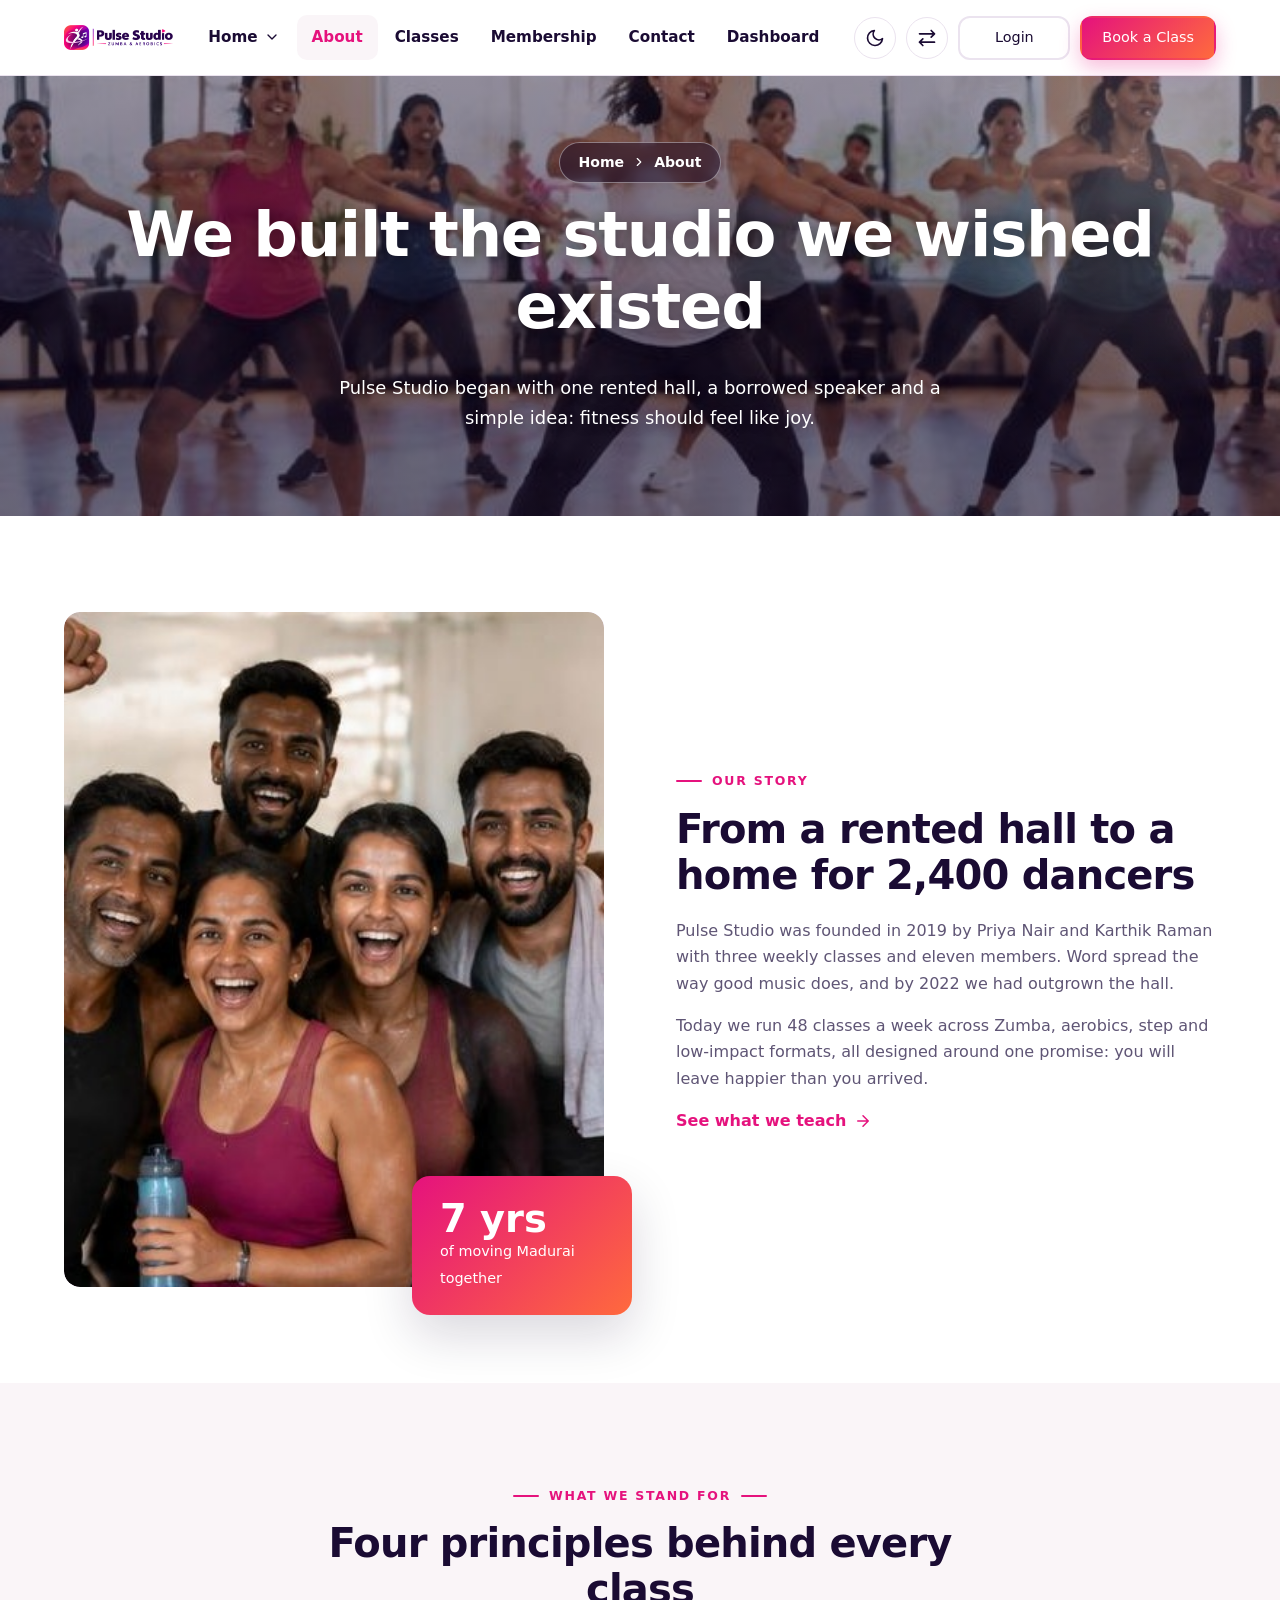
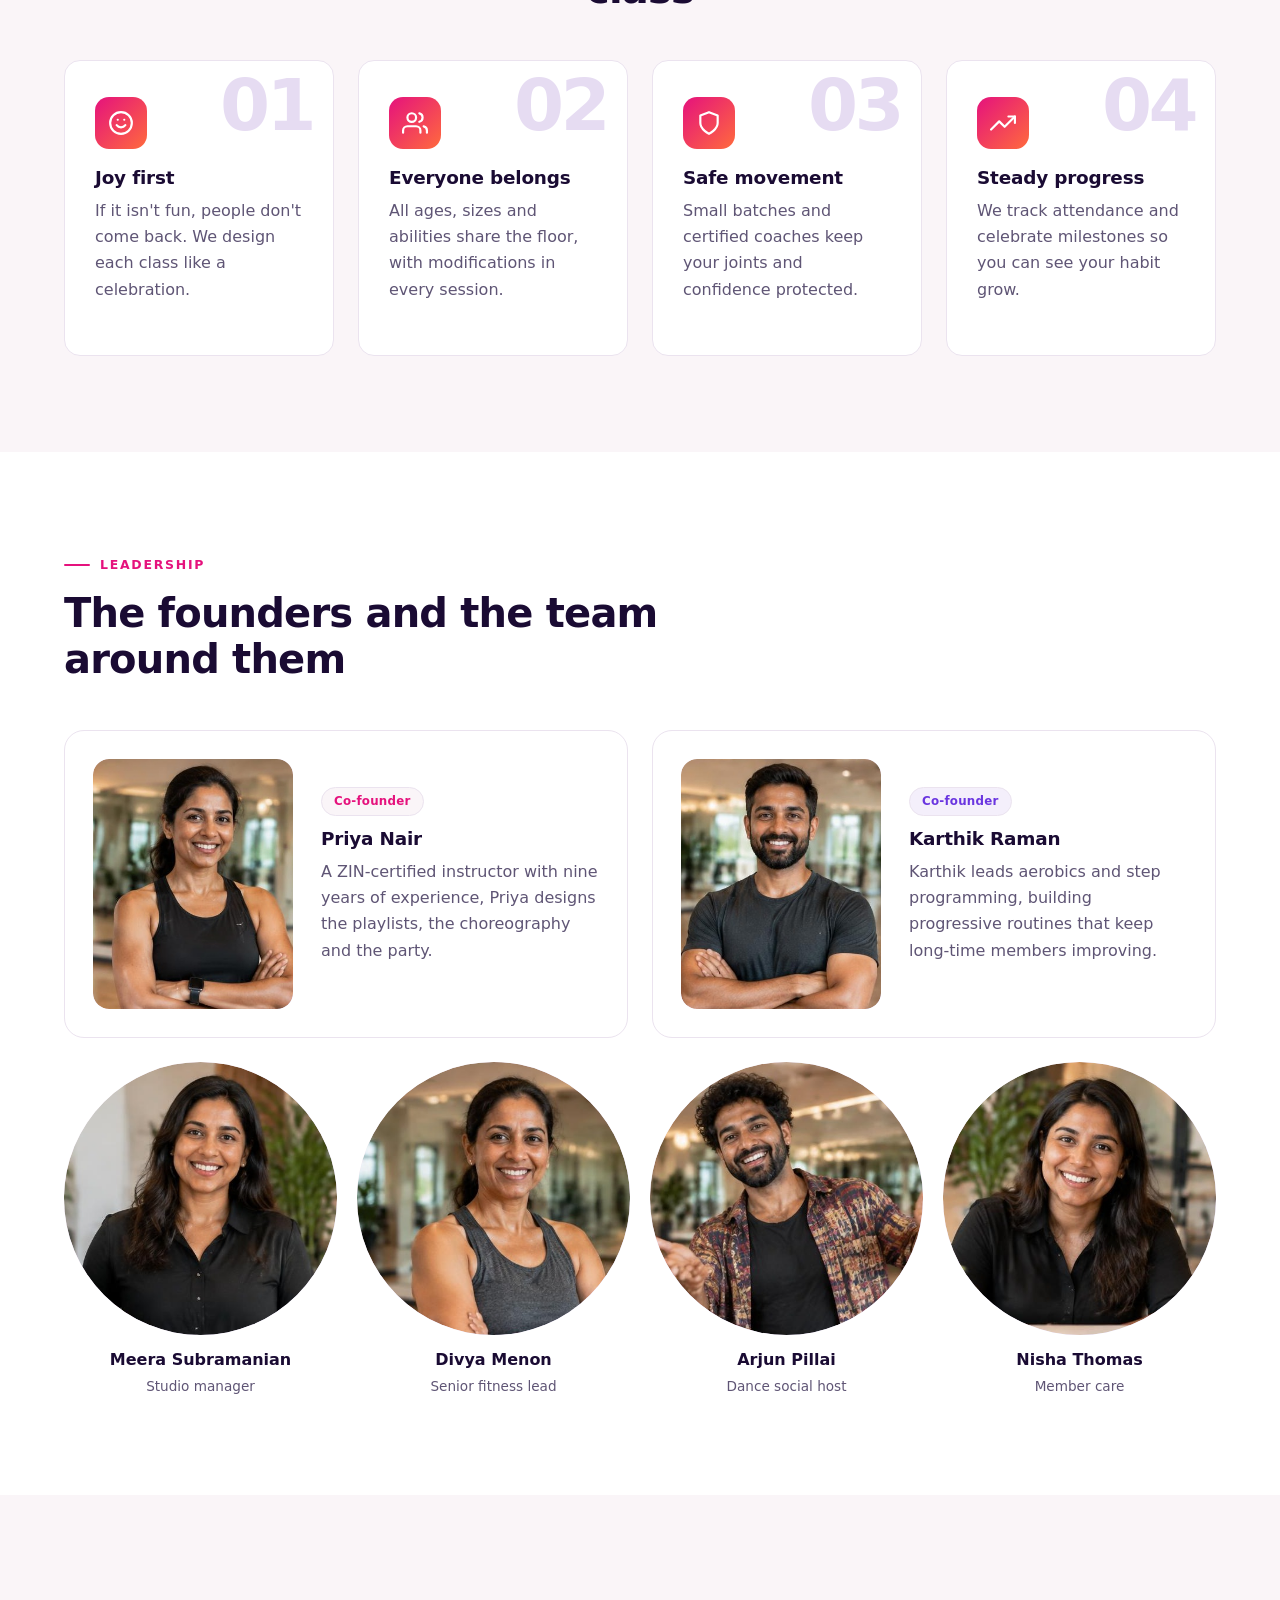
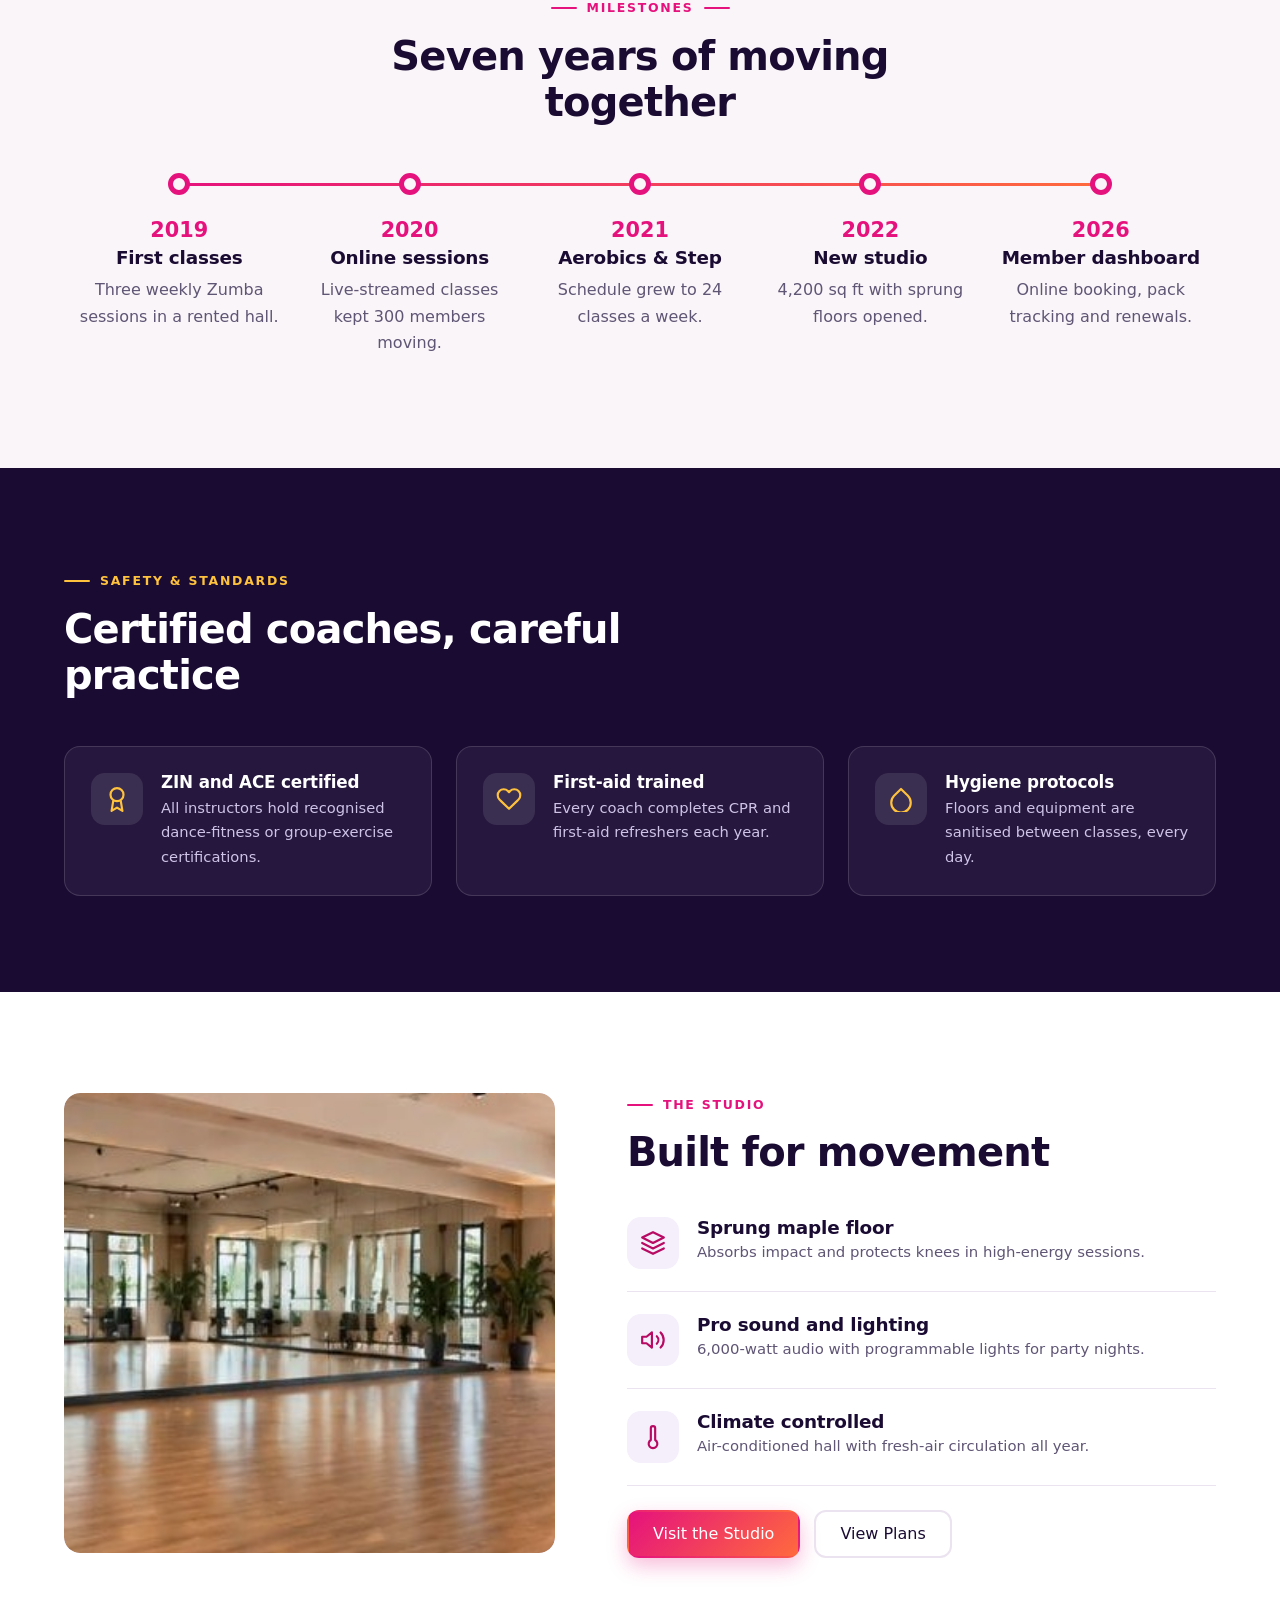
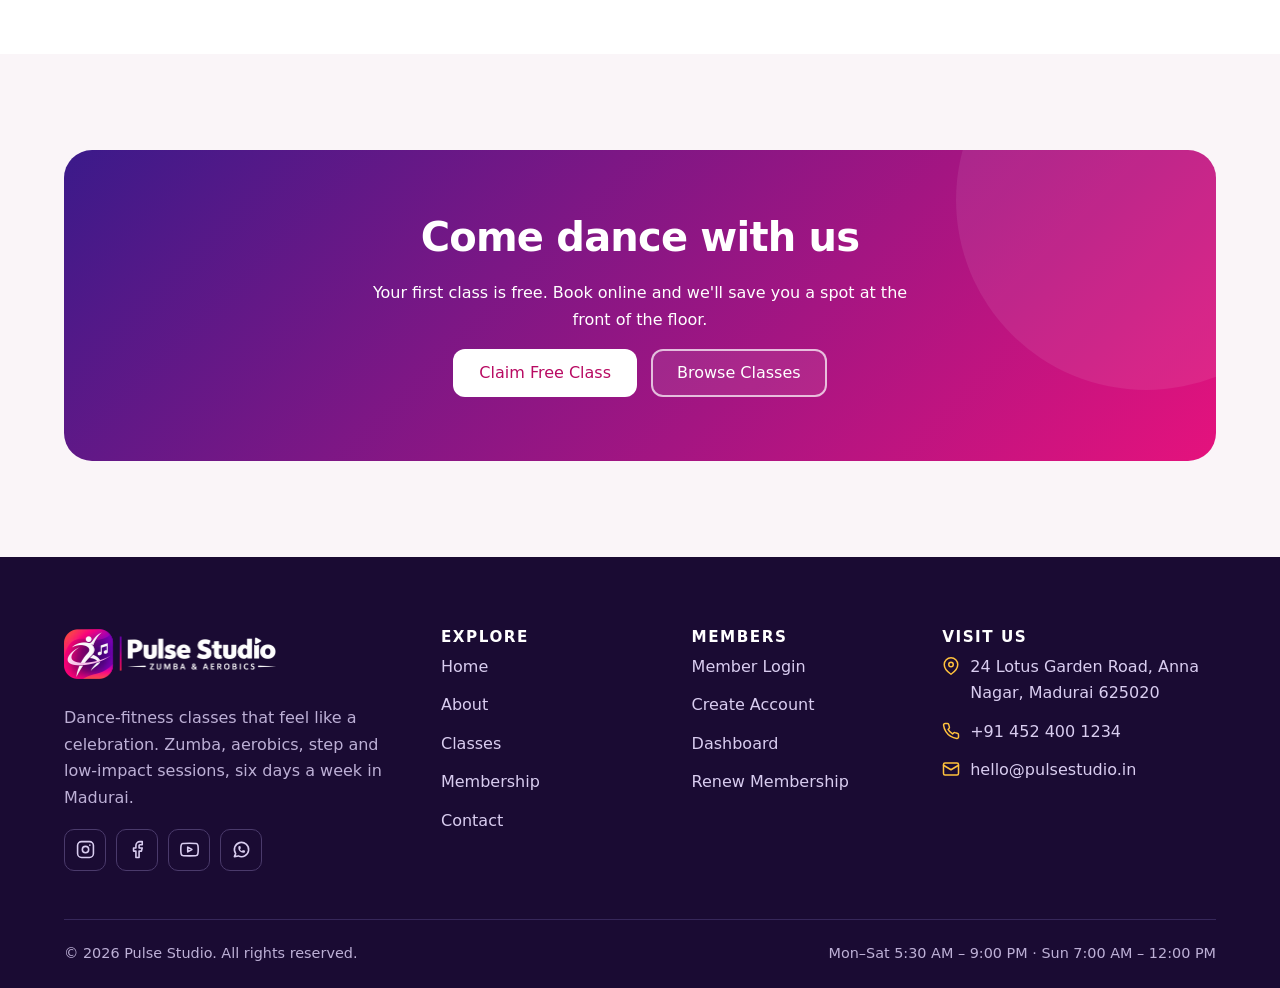
==== about.html @ 19775422 "first commit" ====
<!DOCTYPE html>
<html lang="en" dir="ltr" data-theme="light">
<head>
<meta charset="UTF-8">
<meta name="viewport" content="width=device-width, initial-scale=1">
<title>About — Pulse Studio</title>
<meta name="description" content="The story, people and values behind Pulse Studio, Madurai's Zumba and aerobics studio.">
<script src="assets/js/theme-init.js"></script>
<link rel="icon" type="image/png" sizes="32x32" href="assets/images/favicon-32.png">
<link rel="icon" type="image/png" sizes="256x256" href="assets/images/favicon.png">
<link rel="shortcut icon" href="assets/images/favicon.ico">
<link rel="apple-touch-icon" href="assets/images/favicon.png">
<link rel="stylesheet" href="assets/css/style.css">
<link rel="stylesheet" href="assets/css/responsive.css">
</head>
<body data-page="about" data-layout="public">
<div id="site-header"></div>
<main>

<!-- 1. Hero -->
<section class="hero-bg page-hero" data-slot="about-hero-bg" style="--hero-img:url('../images/about-hero-bg.jpg')">
  <div class="container">
    <div class="crumbs">Home <i data-ic="chevron-right"></i> About</div>
    <h1>We built the studio we wished existed</h1>
    <p>Pulse Studio began with one rented hall, a borrowed speaker and a simple idea: fitness should feel like joy.</p>
  </div>
</section>

<!-- 2. Story with floating stat -->
<section class="section">
  <div class="container split">
    <div class="story-wrap"><div class="img-slot r-45" data-slot="about-story"><img src="assets/images/about-story.jpg" alt="About story" loading="lazy" decoding="async"></div><div class="float-card"><b>7 yrs</b><span>of moving Madurai together</span></div></div>
    <div>
      <span class="eyebrow">Our story</span>
      <h2>From a rented hall to a home for 2,400 dancers</h2>
      <p>Pulse Studio was founded in 2019 by Priya Nair and Karthik Raman with three weekly classes and eleven members. Word spread the way good music does, and by 2022 we had outgrown the hall.</p>
      <p>Today we run 48 classes a week across Zumba, aerobics, step and low-impact formats, all designed around one promise: you will leave happier than you arrived.</p>
      <a class="text-link" href="classes.html">See what we teach <i data-ic="arrow-right"></i></a>
    </div>
  </div>
</section>

<!-- 3. Pillars -->
<section class="section alt">
  <div class="container">
    <div class="sec-head center"><span class="eyebrow">What we stand for</span><h2>Four principles behind every class</h2></div>
    <div class="grid grid-4">
      <article class="pillar"><span class="big">01</span><div class="ic-box solid"><i data-ic="smile"></i></div><h3>Joy first</h3><p>If it isn't fun, people don't come back. We design each class like a celebration.</p></article>
      <article class="pillar"><span class="big">02</span><div class="ic-box solid"><i data-ic="users"></i></div><h3>Everyone belongs</h3><p>All ages, sizes and abilities share the floor, with modifications in every session.</p></article>
      <article class="pillar"><span class="big">03</span><div class="ic-box solid"><i data-ic="shield"></i></div><h3>Safe movement</h3><p>Small batches and certified coaches keep your joints and confidence protected.</p></article>
      <article class="pillar"><span class="big">04</span><div class="ic-box solid"><i data-ic="trending-up"></i></div><h3>Steady progress</h3><p>We track attendance and celebrate milestones so you can see your habit grow.</p></article>
    </div>
  </div>
</section>

<!-- 4. Leadership -->
<section class="section">
  <div class="container">
    <div class="sec-head"><span class="eyebrow">Leadership</span><h2>The founders and the team around them</h2></div>
    <div class="grid grid-2">
      <article class="leader"><div class="img-slot" data-slot="about-founder-1"><img src="assets/images/about-founder-1.jpg" alt="About founder 1" loading="lazy" decoding="async"></div><div><span class="tag" style="margin-bottom:12px">Co-founder</span><h3>Priya Nair</h3><p>A ZIN-certified instructor with nine years of experience, Priya designs the playlists, the choreography and the party.</p></div></article>
      <article class="leader"><div class="img-slot" data-slot="about-founder-2"><img src="assets/images/about-founder-2.jpg" alt="About founder 2" loading="lazy" decoding="async"></div><div><span class="tag violet" style="margin-bottom:12px">Co-founder</span><h3>Karthik Raman</h3><p>Karthik leads aerobics and step programming, building progressive routines that keep long-time members improving.</p></div></article>
    </div>
    <div class="team-mini">
      <div class="m"><div class="img-slot circle" data-slot="about-team-1"><img src="assets/images/about-team-1.jpg" alt="About team 1" loading="lazy" decoding="async"></div><b>Meera Subramanian</b><span>Studio manager</span></div>
      <div class="m"><div class="img-slot circle" data-slot="about-team-2"><img src="assets/images/about-team-2.jpg" alt="About team 2" loading="lazy" decoding="async"></div><b>Divya Menon</b><span>Senior fitness lead</span></div>
      <div class="m"><div class="img-slot circle" data-slot="about-team-3"><img src="assets/images/about-team-3.jpg" alt="About team 3" loading="lazy" decoding="async"></div><b>Arjun Pillai</b><span>Dance social host</span></div>
      <div class="m"><div class="img-slot circle" data-slot="about-team-4"><img src="assets/images/about-team-4.jpg" alt="About team 4" loading="lazy" decoding="async"></div><b>Nisha Thomas</b><span>Member care</span></div>
    </div>
  </div>
</section>

<!-- 5. Horizontal timeline -->
<section class="section alt">
  <div class="container">
    <div class="sec-head center"><span class="eyebrow">Milestones</span><h2>Seven years of moving together</h2></div>
    <div class="h-timeline">
      <div class="ht"><time>2019</time><h3>First classes</h3><p>Three weekly Zumba sessions in a rented hall.</p></div>
      <div class="ht"><time>2020</time><h3>Online sessions</h3><p>Live-streamed classes kept 300 members moving.</p></div>
      <div class="ht"><time>2021</time><h3>Aerobics &amp; Step</h3><p>Schedule grew to 24 classes a week.</p></div>
      <div class="ht"><time>2022</time><h3>New studio</h3><p>4,200 sq ft with sprung floors opened.</p></div>
      <div class="ht"><time>2026</time><h3>Member dashboard</h3><p>Online booking, pack tracking and renewals.</p></div>
    </div>
  </div>
</section>

<!-- 6. Certifications (dark) -->
<section class="section dark-band">
  <div class="container">
    <div class="sec-head"><span class="eyebrow">Safety &amp; standards</span><h2>Certified coaches, careful practice</h2></div>
    <div class="grid grid-3">
      <div class="cert"><div class="ic-box"><i data-ic="award"></i></div><div><h3>ZIN and ACE certified</h3><p>All instructors hold recognised dance-fitness or group-exercise certifications.</p></div></div>
      <div class="cert"><div class="ic-box"><i data-ic="heart"></i></div><div><h3>First-aid trained</h3><p>Every coach completes CPR and first-aid refreshers each year.</p></div></div>
      <div class="cert"><div class="ic-box"><i data-ic="droplet"></i></div><div><h3>Hygiene protocols</h3><p>Floors and equipment are sanitised between classes, every day.</p></div></div>
    </div>
  </div>
</section>

<!-- 7. Facilities -->
<section class="section">
  <div class="container split wide-r">
    <div class="img-slot tall" data-slot="about-facilities"><img src="assets/images/about-facilities.jpg" alt="About facilities" loading="lazy" decoding="async"></div>
    <div>
      <span class="eyebrow">The studio</span>
      <h2>Built for movement</h2>
      <div class="fac"><div class="ic-box"><i data-ic="layers"></i></div><div><h3>Sprung maple floor</h3><p>Absorbs impact and protects knees in high-energy sessions.</p></div></div>
      <div class="fac"><div class="ic-box"><i data-ic="volume"></i></div><div><h3>Pro sound and lighting</h3><p>6,000-watt audio with programmable lights for party nights.</p></div></div>
      <div class="fac"><div class="ic-box"><i data-ic="thermo"></i></div><div><h3>Climate controlled</h3><p>Air-conditioned hall with fresh-air circulation all year.</p></div></div>
      <div class="actions" style="margin-top:24px"><a class="btn btn-primary" href="contact.html">Visit the Studio</a><a class="btn btn-outline" href="membership.html">View Plans</a></div>
    </div>
  </div>
</section>

<!-- 8. CTA -->
<section class="section alt">
  <div class="container">
    <div class="band center">
      <h2>Come dance with us</h2>
      <p style="max-width:540px;margin-inline:auto">Your first class is free. Book online and we'll save you a spot at the front of the floor.</p>
      <div class="actions" style="justify-content:center"><a class="btn btn-light" href="create-account.html">Claim Free Class</a><a class="btn btn-ghost-light" href="classes.html">Browse Classes</a></div>
    </div>
  </div>
</section>

</main>
<div id="site-footer"></div>
<script src="assets/js/main.js"></script>
</body>
</html>
---- assets/css/style.css ----
/* ===== Pulse Studio design system ===== */
:root {
  --pink: #e5127d;
  --pink-dark: #b80a62;
  --coral: #ff6a3d;
  --violet: #6a35e0;
  --gold: #ffc23d;
  --teal: #0fb5a6;
  --plum: #1a0b33;
  --bg: #ffffff;
  --bg-alt: #faf5f8;
  --bg-soft: #f4effb;
  --surface: #ffffff;
  --text: #1a0b33;
  --muted: #5f5575;
  --border: #ebe3ef;
  --shadow: 0 1px 2px rgba(26, 11, 51, .04), 0 8px 24px rgba(26, 11, 51, .07);
  --shadow-lg: 0 20px 50px rgba(26, 11, 51, .16);
  --radius: 16px;
  --radius-sm: 10px;
  --container: 1200px;
  --nav-h: 76px;
  --hero-h: 440px;
  --btn-h: 48px;
  --ctl-h: 42px;
  --grad: linear-gradient(135deg, var(--pink), var(--coral));
  --grad-2: linear-gradient(135deg, #3b1a8a, var(--pink));
  --slot-a: #f3e2ee;
  --slot-b: #e7defa;
  --ok-bg: #d9f7ee; --ok: #067a62; --wait-bg: #fff0d1; --wait: #94600a; --bad-bg: #ffe1e6; --bad: #b4163a;
}
[data-theme="dark"] {
  --bg: #110a20;
  --bg-alt: #170e2a;
  --bg-soft: #1c1233;
  --surface: #1f1537;
  --text: #f5effc;
  --muted: #b7abd0;
  --border: #35264d;
  --shadow: 0 1px 2px rgba(0, 0, 0, .3), 0 8px 24px rgba(0, 0, 0, .35);
  --shadow-lg: 0 20px 50px rgba(0, 0, 0, .55);
  --slot-a: #2c2046;
  --slot-b: #251a3e;
  --ok-bg: #0c3b32; --ok: #6ff0cf; --wait-bg: #432f0a; --wait: #ffd27a; --bad-bg: #4a1220; --bad: #ff9fb2;
}
*, *::before, *::after { box-sizing: border-box; }
html { scroll-behavior: smooth; }
body { margin: 0; background: var(--bg); color: var(--text); font-family: "Segoe UI", system-ui, -apple-system, Roboto, "Helvetica Neue", Arial, sans-serif; line-height: 1.65; font-size: 16px; -webkit-font-smoothing: antialiased; }
img, svg { max-width: 100%; }
a { color: inherit; text-decoration: none; }
h1, h2, h3, h4 { line-height: 1.15; margin: 0 0 .5em; font-weight: 800; letter-spacing: -.02em; overflow-wrap: anywhere; }
h1 { font-size: clamp(2.1rem, 5.2vw, 3.9rem); }
h2 { font-size: clamp(1.7rem, 3.4vw, 2.5rem); }
h3 { font-size: 1.15rem; letter-spacing: -.01em; }
p { margin: 0 0 1em; color: var(--muted); overflow-wrap: anywhere; }
.container { width: 100%; max-width: var(--container); margin-inline: auto; padding-inline: 24px; }
.section { padding: 96px 0; }
.alt { background: var(--bg-alt); }
.soft { background: var(--bg-soft); }
.dark-band { background: var(--plum); color: #fff; }
.dark-band h2, .dark-band h3 { color: #fff; }
.dark-band p { color: #cfc3e8; }
.center { text-align: center; }
.eyebrow { display: inline-flex; align-items: center; gap: 10px; font-weight: 700; font-size: .78rem; letter-spacing: .14em; text-transform: uppercase; color: var(--pink); margin-bottom: 14px; }
.eyebrow::before { content: ""; width: 26px; height: 2px; background: currentColor; border-radius: 2px; }
.center .eyebrow::after { content: ""; width: 26px; height: 2px; background: currentColor; border-radius: 2px; }
.dark-band .eyebrow, .hero-bg .eyebrow { color: var(--gold); }
.sec-head { max-width: 700px; margin-bottom: 48px; }
.sec-head.center { margin-inline: auto; }
.sec-head p { font-size: 1.05rem; }
.lead { font-size: 1.1rem; }

/* Icons */
.ic { display: inline-flex; width: 1.25em; height: 1.25em; flex-shrink: 0; }
.ic svg { width: 100%; height: 100%; stroke: currentColor; fill: none; stroke-width: 2; stroke-linecap: round; stroke-linejoin: round; }
.ic.fill svg { fill: currentColor; stroke: none; }
.ic-box { width: 52px; height: 52px; border-radius: 14px; display: grid; place-items: center; background: var(--bg-soft); color: var(--pink); margin-bottom: 18px; font-size: 1.5rem; flex-shrink: 0; }
.ic-box .ic { width: 26px; height: 26px; }
.ic-box.solid { background: var(--grad); color: #fff; }
.alt .ic-box, .soft .ic-box { background: var(--surface); }
.stars { display: flex; gap: 3px; color: var(--gold); margin-bottom: 12px; }
.stars .ic { width: 18px; height: 18px; }

/* Buttons */
.btn { display: inline-flex; align-items: center; justify-content: center; gap: 8px; height: var(--btn-h); padding: 0 24px; border-radius: 12px; border: 2px solid transparent; font: 700 .95rem/1 inherit; font-family: inherit; cursor: pointer; white-space: nowrap; transition: transform .15s, box-shadow .15s, background .15s; }
.btn:hover { transform: translateY(-2px); }
.btn .ic { width: 18px; height: 18px; }
.btn-primary { background: var(--grad); color: #fff; box-shadow: 0 8px 20px rgba(229, 18, 125, .28); }
.btn-outline { background: transparent; color: var(--text); border-color: var(--border); }
.btn-outline:hover { border-color: var(--pink); color: var(--pink); }
.btn-light { background: #fff; color: var(--pink-dark); }
.btn-ghost-light { background: rgba(255, 255, 255, .08); color: #fff; border-color: rgba(255, 255, 255, .7); }
.btn-dark { background: var(--plum); color: #fff; }
.btn-block { width: 100%; }
.btn-sm { --btn-h: 40px; padding: 0 18px; font-size: .88rem; }
.actions { display: flex; flex-wrap: wrap; gap: 14px; }
.text-link { display: inline-flex; align-items: center; gap: 8px; font-weight: 700; color: var(--pink); }
.text-link .ic { width: 18px; height: 18px; }

/* Image slots (intentionally blank) */
.img-slot { position: relative; width: 100%; min-height: 200px; border-radius: var(--radius); overflow: hidden; background: radial-gradient(circle at 20% 15%, rgba(255, 255, 255, .5), transparent 45%), linear-gradient(135deg, var(--slot-a), var(--slot-b)); }
.r-43 { aspect-ratio: 4/3; min-height: 0; }
.r-169 { aspect-ratio: 16/9; min-height: 0; }
.r-11 { aspect-ratio: 1/1; min-height: 0; }
.r-34 { aspect-ratio: 3/4; min-height: 0; }
.r-45 { aspect-ratio: 4/5; min-height: 0; }
.tall { min-height: 460px; }
.circle { border-radius: 50%; }
.stretch { height: 100%; min-height: 320px; }

/* Hero */
.hero-bg { position: relative; isolation: isolate; color: #fff; display: flex; align-items: center; width: 100%; background-color: #2a1253; background-image: var(--hero-img, linear-gradient(120deg, #2a1058 0%, #8d1a8f 48%, #ff5a7a 100%)); background-size: cover; background-position: center; background-repeat: no-repeat; }
.hero-bg::before { content: ""; position: absolute; inset: 0; background: rgba(18, 6, 36, .16); z-index: -1; }
.hero-bg h1, .hero-bg h2, .hero-bg p { color: #fff; text-shadow: 0 2px 14px rgba(0, 0, 0, .3); }
.page-hero { min-height: var(--hero-h); height: var(--hero-h); padding: 40px 0; }
.page-hero p { max-width: 620px; font-size: 1.12rem; }
.crumbs { font-size: .88rem; margin-bottom: 16px; display: flex; gap: 8px; align-items: center; font-weight: 600; }
.crumbs .ic { width: 14px; height: 14px; opacity: .8; }
.home-hero { min-height: calc(100vh - var(--nav-h)); padding: 72px 0; }

/* Public navbar */
.site-header { position: sticky; top: 0; z-index: 100; background: var(--surface); border-bottom: 1px solid var(--border); height: var(--nav-h); }
.nav-wrap { height: 100%; display: flex; align-items: center; justify-content: space-between; gap: 20px; }
.logo { display: inline-flex; align-items: center; gap: 11px; font-weight: 900; font-size: 1.25rem; letter-spacing: -.02em; flex-shrink: 0; line-height: 1.05; }
.logo-mark { width: 40px; height: 40px; border-radius: 12px; background: var(--grad); display: grid; place-items: center; color: #fff; flex-shrink: 0; }
.logo-mark .ic { width: 22px; height: 22px; }
.logo small { display: block; font-size: .6rem; font-weight: 700; letter-spacing: .16em; color: var(--muted); text-transform: uppercase; margin-top: 3px; }
.nav-links { display: flex; align-items: center; gap: 2px; list-style: none; margin: 0; padding: 0; }
.nav-links > li { position: relative; }
.nav-links a, .nav-links .dd-toggle { display: inline-flex; align-items: center; gap: 6px; padding: 10px 15px; border-radius: 10px; font-weight: 600; font-size: .95rem; background: none; border: 0; color: var(--text); cursor: pointer; font-family: inherit; white-space: nowrap; }
.nav-links .dd-toggle .ic { width: 16px; height: 16px; }
.nav-links a:hover, .nav-links .dd-toggle:hover { background: var(--bg-alt); }
.nav-links .active { color: var(--pink); background: var(--bg-alt); }
.dropdown { position: absolute; top: calc(100% + 6px); inset-inline-start: 0; min-width: 160px; background: var(--surface); border: 1px solid var(--border); border-radius: 12px; box-shadow: var(--shadow-lg); padding: 6px; display: none; z-index: 110; }
.dropdown.open { display: block; }
.dropdown a { display: flex; width: 100%; }
.nav-actions { display: flex; align-items: center; gap: 10px; }
.nav-actions .btn { --btn-h: 44px; padding: 0 20px; font-size: .9rem; min-width: 112px; }
.icon-btn { width: var(--ctl-h); height: var(--ctl-h); border-radius: 10px; border: 1px solid var(--border); background: var(--surface); color: var(--text); cursor: pointer; display: inline-grid; place-items: center; flex-shrink: 0; font-family: inherit; padding: 0; position: relative; }
.icon-btn:hover { background: var(--bg-alt); border-color: var(--pink); color: var(--pink); }
.icon-btn .ic { width: 20px; height: 20px; }
.dir-btn { width: auto; min-width: 52px; padding: 0 12px; font-weight: 800; font-size: .78rem; letter-spacing: .04em; }
.theme-btn .ic-moon { display: inline-flex; }
.theme-btn .ic-sun { display: none; }
[data-theme="dark"] .theme-btn .ic-moon { display: none; }
[data-theme="dark"] .theme-btn .ic-sun { display: inline-flex; }
.hamburger { display: none; }
.mobile-menu { display: none; }
html.nav-compact .nav-links, html.nav-compact .nav-actions .btn, html.nav-compact .nav-actions .theme-btn, html.nav-compact .nav-actions .dir-btn { display: none; }
html.nav-compact .hamburger { display: inline-grid; }
html.nav-compact .mobile-menu { position: fixed; top: var(--nav-h); inset-inline: 0; bottom: 0; background: var(--surface); padding: 20px; overflow-y: auto; z-index: 99; border-top: 1px solid var(--border); }
html.nav-compact .mobile-menu.open { display: block; }
.mobile-menu ul { list-style: none; margin: 0 0 20px; padding: 0; }
.mobile-menu li > a, .mobile-menu .dd-toggle { display: flex; width: 100%; justify-content: space-between; align-items: center; padding: 14px 12px; font-weight: 700; border-radius: 12px; background: none; border: 0; color: var(--text); font-size: 1rem; font-family: inherit; cursor: pointer; }
.mobile-menu li > a.active, .mobile-menu .dd-toggle.active { color: var(--pink); background: var(--bg-alt); }
.mobile-menu .sub { display: none; padding-inline-start: 16px; }
.mobile-menu .sub.open { display: block; }
.mobile-menu .sub a { display: block; padding: 12px; font-weight: 600; border-radius: 10px; }
.mobile-menu .m-actions { display: grid; gap: 12px; margin-bottom: 20px; }
.mobile-menu .m-actions .btn { width: 100%; }
.mobile-menu .m-controls { display: flex; gap: 10px; }
.mobile-menu .m-controls .icon-btn { flex: 1; height: 46px; }

/* Grids */
.grid { display: grid; gap: 24px; }
.grid-2 { grid-template-columns: repeat(2, 1fr); }
.grid-3 { grid-template-columns: repeat(3, 1fr); }
.grid-4 { grid-template-columns: repeat(4, 1fr); }
.split { display: grid; grid-template-columns: 1fr 1fr; gap: 72px; align-items: center; }
.split.wide-l { grid-template-columns: 1.2fr 1fr; }
.split.wide-r { grid-template-columns: 1fr 1.2fr; }
.split.top { align-items: start; }
.card { background: var(--surface); border: 1px solid var(--border); border-radius: var(--radius); padding: 28px; display: flex; flex-direction: column; height: 100%; transition: transform .2s, box-shadow .2s; }
.card:hover { transform: translateY(-3px); box-shadow: var(--shadow); }
.card .img-slot { margin-bottom: 20px; }
.card p { flex-grow: 1; }
.card > .btn, .card > .text-link { align-self: flex-start; margin-top: auto; }
.card.flat:hover { transform: none; box-shadow: none; }
.meta { display: flex; flex-wrap: wrap; gap: 8px; margin-bottom: 12px; }
.tag { display: inline-flex; align-items: center; gap: 6px; padding: 4px 12px; border-radius: 999px; font-size: .74rem; font-weight: 800; background: var(--bg-alt); color: var(--pink); border: 1px solid var(--border); letter-spacing: .02em; }
.tag.violet { color: var(--violet); background: var(--bg-soft); }
[data-theme="dark"] .tag.violet { color: #c4a9ff; }
.tag .ic { width: 13px; height: 13px; }
.checklist { list-style: none; padding: 0; margin: 0 0 24px; display: grid; gap: 12px; }
.checklist li { padding-inline-start: 32px; position: relative; color: var(--muted); }
.checklist li b { color: var(--text); }
.checklist li::before { content: ""; position: absolute; inset-inline-start: 0; top: 2px; width: 22px; height: 22px; border-radius: 50%; background: url("data:image/svg+xml,%3Csvg xmlns='http://www.w3.org/2000/svg' viewBox='0 0 24 24' fill='none' stroke='white' stroke-width='3.4' stroke-linecap='round' stroke-linejoin='round'%3E%3Cpath d='M20 6L9 17l-5-5'/%3E%3C/svg%3E") center / 12px no-repeat, var(--grad); }

/* Stat / number */
.stat-num { font-size: clamp(2.2rem, 4vw, 3.2rem); font-weight: 900; line-height: 1.05; letter-spacing: -.03em; }
.stat-num.grad { background: var(--grad); -webkit-background-clip: text; background-clip: text; color: transparent; }
.dark-band .stat-num { color: #fff; }
.band { background: var(--grad-2); color: #fff; border-radius: 28px; padding: 64px 48px; position: relative; overflow: hidden; }
.band h2, .band p { color: #fff; }
.band::after { content: ""; position: absolute; width: 380px; height: 380px; border-radius: 50%; background: rgba(255, 255, 255, .08); inset-inline-end: -120px; top: -140px; }
.band > * { position: relative; z-index: 1; }
.person { display: flex; align-items: center; gap: 14px; margin-top: auto; }
.person .img-slot { width: 52px; min-height: 52px; height: 52px; margin: 0; flex-shrink: 0; }
.person strong { display: block; line-height: 1.2; }
.person span { font-size: .85rem; color: var(--muted); }
.quote { font-size: 1.05rem; color: var(--text); }

/* Tables, status */
.table-wrap { overflow-x: auto; border-radius: var(--radius); border: 1px solid var(--border); background: var(--surface); }
table { width: 100%; border-collapse: collapse; min-width: 600px; }
th, td { padding: 15px 18px; text-align: start; border-bottom: 1px solid var(--border); font-size: .92rem; white-space: nowrap; vertical-align: middle; }
th { background: var(--bg-alt); font-size: .74rem; text-transform: uppercase; letter-spacing: .08em; color: var(--muted); font-weight: 800; }
tr:last-child td { border-bottom: 0; }
tbody tr:hover td { background: var(--bg-alt); }
.status { display: inline-block; padding: 4px 12px; border-radius: 999px; font-size: .74rem; font-weight: 800; }
.st-ok { background: var(--ok-bg); color: var(--ok); }
.st-wait { background: var(--wait-bg); color: var(--wait); }
.st-bad { background: var(--bad-bg); color: var(--bad); }

/* Tabs / chips */
.chips, .tabs { display: flex; flex-wrap: wrap; gap: 10px; margin-bottom: 32px; }
.chip, .tab-btn { height: 42px; padding: 0 20px; border-radius: 10px; border: 1px solid var(--border); background: var(--surface); color: var(--text); font-weight: 700; cursor: pointer; font-family: inherit; font-size: .9rem; }
.chip:hover, .tab-btn:hover { border-color: var(--pink); }
.chip.on, .tab-btn.on { background: var(--plum); color: #fff; border-color: var(--plum); }
[data-theme="dark"] .chip.on, [data-theme="dark"] .tab-btn.on { background: var(--pink); border-color: var(--pink); }
.tab-panel { display: none; }
.tab-panel.on { display: block; }

/* Pricing */
.price-card { position: relative; }
.price-card .price { font-size: 3rem; font-weight: 900; letter-spacing: -.03em; line-height: 1; margin: 12px 0 22px; color: var(--text); }
.price-card .price small { font-size: .95rem; font-weight: 600; color: var(--muted); letter-spacing: 0; }
.price-card.featured { background: var(--plum); border-color: var(--plum); color: #fff; transform: translateY(-12px); box-shadow: var(--shadow-lg); }
.price-card.featured:hover { transform: translateY(-14px); }
.price-card.featured h3, .price-card.featured .price { color: #fff; }
.price-card.featured p, .price-card.featured .checklist li, .price-card.featured .price small { color: #cfc3e8; }
.price-card .badge { position: absolute; top: -14px; inset-inline-start: 28px; background: var(--grad); color: #fff; padding: 5px 16px; border-radius: 999px; font-size: .74rem; font-weight: 800; letter-spacing: .04em; }
.switch { display: inline-flex; background: var(--bg-alt); border: 1px solid var(--border); border-radius: 12px; padding: 4px; margin-bottom: 44px; }
.switch button { height: 42px; padding: 0 22px; border: 0; border-radius: 9px; background: none; color: var(--text); font: 700 .9rem inherit; font-family: inherit; cursor: pointer; }
.switch button.on { background: var(--plum); color: #fff; }
[data-theme="dark"] .switch button.on { background: var(--pink); }

/* Accordion */
.acc { display: grid; gap: 12px; }
.acc-item { background: var(--surface); border: 1px solid var(--border); border-radius: 14px; }
.acc-q { width: 100%; display: flex; justify-content: space-between; gap: 12px; align-items: center; padding: 20px 22px; background: none; border: 0; color: var(--text); font: 700 1rem inherit; font-family: inherit; cursor: pointer; text-align: start; }
.acc-q .ic { transition: transform .2s; color: var(--pink); }
.acc-a { display: none; padding: 0 22px 20px; }
.acc-a p { margin: 0; }
.acc-item.open .acc-a { display: block; }
.acc-item.open .acc-q .ic { transform: rotate(45deg); }

/* Forms */
.form-grid { display: grid; grid-template-columns: 1fr 1fr; gap: 18px; }
.field { display: flex; flex-direction: column; gap: 7px; margin-bottom: 18px; min-width: 0; }
.form-grid .field { margin-bottom: 0; }
.field.full { grid-column: 1 / -1; }
.field label { font-weight: 700; font-size: .86rem; }
.field input, .field select, .field textarea { width: 100%; height: 50px; padding: 0 16px; border-radius: 12px; border: 1.5px solid var(--border); background: var(--surface); color: var(--text); font: inherit; font-size: .95rem; }
.field textarea { height: 140px; padding: 14px 16px; resize: vertical; }
.field input:focus, .field select:focus, .field textarea:focus { outline: 2px solid var(--pink); outline-offset: 1px; border-color: var(--pink); }
.field .err { color: #d1264b; font-size: .8rem; display: none; }
.field.invalid .err { display: block; }
.field.invalid input, .field.invalid textarea, .field.invalid select { border-color: #d1264b; }
.form-msg { display: none; padding: 14px 16px; border-radius: 12px; background: var(--ok-bg); color: var(--ok); font-weight: 700; margin-top: 16px; }
.form-msg.show { display: block; }
.pw-wrap { position: relative; }
.pw-wrap input { padding-inline-end: 52px; }
.pw-toggle { position: absolute; inset-inline-end: 6px; top: 7px; width: 36px; height: 36px; border: 0; background: none; cursor: pointer; color: var(--muted); display: grid; place-items: center; }
.pw-toggle .ic { width: 20px; height: 20px; }
.pw-toggle .ic-off { display: none; }
.pw-toggle.shown .ic-off { display: inline-flex; }
.pw-toggle.shown .ic-on { display: none; }
.check { display: flex; gap: 10px; align-items: center; font-size: .9rem; color: var(--muted); }
.check input { width: 18px; height: 18px; accent-color: var(--pink); flex-shrink: 0; }

/* Contact helpers */
.info-row { display: flex; gap: 16px; align-items: flex-start; padding: 22px 0; border-bottom: 1px solid var(--border); }
.info-row:last-child { border-bottom: 0; }
.info-row .ic-box { margin: 0; width: 48px; height: 48px; }
.info-row strong { display: block; }
.info-row span { color: var(--muted); }
.map-box { border-radius: var(--radius); overflow: hidden; border: 1px solid var(--border); min-height: 420px; background: var(--bg-soft); }
.map-box svg { width: 100%; height: 100%; min-height: 420px; display: block; }
.hours { width: 100%; border-collapse: collapse; min-width: 0; }
.hours td { padding: 14px 0; border-bottom: 1px dashed var(--border); white-space: normal; font-size: 1rem; }
.hours td:last-child { text-align: end; font-weight: 700; }
.hours tr:last-child td { border: 0; }
.hours tr:hover td { background: none; }

/* Footer */
.site-footer { background: var(--plum); color: #d9cdf0; padding-top: 72px; }
.site-footer p { color: #bdb0d6; }
.foot-grid { display: grid; grid-template-columns: 1.6fr 1fr 1fr 1.3fr; gap: 40px; padding-bottom: 48px; }
.site-footer h4 { color: #fff; font-size: .95rem; text-transform: uppercase; letter-spacing: .1em; }
.site-footer ul { list-style: none; margin: 0; padding: 0; display: grid; gap: 12px; }
.site-footer li { display: flex; gap: 10px; align-items: flex-start; }
.site-footer li .ic { width: 18px; height: 18px; margin-top: 3px; color: var(--gold); }
.site-footer a:hover { color: var(--gold); }
.socials { display: flex; gap: 10px; margin-top: 18px; }
.socials a { width: 42px; height: 42px; border-radius: 10px; border: 1px solid #4a3a6b; display: grid; place-items: center; }
.socials a:hover { background: var(--pink); border-color: var(--pink); color: #fff; }
.socials .ic { width: 19px; height: 19px; }
.foot-bottom { border-top: 1px solid #36275a; padding: 22px 0; font-size: .9rem; display: flex; justify-content: space-between; flex-wrap: wrap; gap: 10px; color: #bdb0d6; }
.to-top { position: fixed; inset-inline-end: 20px; bottom: 20px; width: 48px; height: 48px; border-radius: 12px; border: 0; background: var(--grad); color: #fff; cursor: pointer; box-shadow: 0 8px 20px rgba(229, 18, 125, .4); opacity: 0; pointer-events: none; transition: opacity .2s; z-index: 90; display: grid; place-items: center; }
.to-top.show { opacity: 1; pointer-events: auto; }

/* ====== Home 1 ====== */
.h1-hero { align-items: flex-end; }
.h1-hero .container { display: flex; flex-direction: column; gap: 56px; }
.h1-hero h1 { max-width: 780px; }
.h1-hero .lead { max-width: 560px; }
.finder { background: var(--surface); border-radius: 18px; padding: 22px; display: grid; grid-template-columns: repeat(3, 1fr) auto; gap: 16px; align-items: end; box-shadow: var(--shadow-lg); color: var(--text); }
.finder .field { margin: 0; }
.finder .btn { height: 50px; }
.strip { display: grid; grid-template-columns: repeat(4, 1fr); gap: 0; border: 1px solid var(--border); border-radius: var(--radius); background: var(--surface); }
.strip > div { padding: 32px 28px; border-inline-end: 1px solid var(--border); }
.strip > div:last-child { border: 0; }
.strip .ic-box { margin-bottom: 16px; }
.strip h3 { margin-bottom: 6px; }
.strip p { margin: 0; font-size: .93rem; }
.feature-row { display: grid; grid-template-columns: 90px 1fr 1fr; gap: 40px; align-items: center; padding: 40px 0; border-top: 1px solid var(--border); }
.feature-row:last-child { border-bottom: 1px solid var(--border); }
.feature-row .num { font-size: 3.2rem; font-weight: 900; color: var(--pink); opacity: .9; letter-spacing: -.04em; line-height: 1; }
.feature-row h3 { font-size: 1.6rem; margin-bottom: 8px; }
.stepper { display: grid; grid-template-columns: repeat(4, 1fr); gap: 0; position: relative; counter-reset: st; }
.stepper::before { content: ""; position: absolute; top: 24px; inset-inline: 12% 12%; height: 2px; background: repeating-linear-gradient(90deg, var(--border) 0 8px, transparent 8px 16px); }
.st { position: relative; text-align: center; padding: 0 16px; }
.st::before { counter-increment: st; content: counter(st); display: grid; place-items: center; width: 48px; height: 48px; margin: 0 auto 20px; border-radius: 50%; background: var(--grad); color: #fff; font-weight: 900; position: relative; z-index: 1; box-shadow: 0 0 0 8px var(--bg); }
.alt .st::before { box-shadow: 0 0 0 8px var(--bg-alt); }
.soft .st::before { box-shadow: 0 0 0 8px var(--bg-soft); }
.stat-grid { display: grid; grid-template-columns: repeat(4, 1fr); gap: 32px; }
.stat-grid > div { padding-inline-start: 22px; border-inline-start: 3px solid var(--pink); }
.stat-grid p { margin: 6px 0 0; }
.event { display: grid; grid-template-columns: 84px 1fr auto; gap: 24px; align-items: center; padding: 22px 26px; border: 1px solid var(--border); border-radius: var(--radius); background: var(--surface); transition: box-shadow .2s; }
.event:hover { box-shadow: var(--shadow); }
.event + .event { margin-top: 16px; }
.event .date { text-align: center; border-radius: 14px; background: var(--grad); color: #fff; padding: 10px 0; line-height: 1.1; }
.event .date b { display: block; font-size: 1.8rem; }
.event .date span { font-size: .74rem; font-weight: 800; letter-spacing: .1em; text-transform: uppercase; }
.event h3 { margin-bottom: 4px; }
.event p { margin: 0; font-size: .92rem; }
.feat-quote { background: var(--plum); color: #fff; border-radius: 24px; padding: 48px; display: flex; flex-direction: column; height: 100%; }
.feat-quote .quote { color: #fff; font-size: 1.4rem; line-height: 1.5; font-weight: 600; }
.feat-quote .person span { color: #bdb0d6; }
.mock { background: var(--surface); border: 1px solid var(--border); border-radius: 20px; box-shadow: var(--shadow-lg); padding: 22px; }
.mock-top { display: flex; gap: 6px; margin-bottom: 18px; }
.mock-top i { width: 10px; height: 10px; border-radius: 50%; background: var(--border); }
.mock-kpis { display: grid; grid-template-columns: repeat(3, 1fr); gap: 12px; margin-bottom: 16px; }
.mock-kpis div { background: var(--bg-soft); border-radius: 12px; padding: 14px; }
.mock-kpis b { font-size: 1.5rem; display: block; line-height: 1.1; }
.mock-kpis span { font-size: .76rem; color: var(--muted); }
.mock-bar { height: 10px; border-radius: 99px; background: var(--bg-soft); overflow: hidden; margin: 8px 0 18px; }
.mock-bar span { display: block; height: 100%; background: var(--grad); border-radius: 99px; }
.mock-row { display: flex; justify-content: space-between; padding: 12px 0; border-top: 1px solid var(--border); font-size: .9rem; }

/* ====== Home 2 ====== */
.h2-hero .container { display: grid; grid-template-columns: 1.1fr .9fr; gap: 56px; align-items: center; }
.glass { background: rgba(255, 255, 255, .14); border: 1px solid rgba(255, 255, 255, .4); backdrop-filter: blur(8px); border-radius: 22px; padding: 26px; color: #fff; }
.glass h3 { color: #fff; }
.glass .row { display: flex; justify-content: space-between; gap: 14px; padding: 13px 0; border-top: 1px solid rgba(255, 255, 255, .3); font-weight: 600; }
.glass .row:first-of-type { border-top: 0; }
.glass .row em { font-style: normal; color: var(--gold); font-weight: 800; }
.hero-stats { display: flex; gap: 40px; margin-top: 40px; flex-wrap: wrap; }
.hero-stats b { display: block; font-size: 2rem; color: #fff; line-height: 1.1; }
.hero-stats span { color: #fff; font-size: .9rem; opacity: .9; }
.ticker { display: flex; flex-wrap: wrap; gap: 14px; justify-content: center; }
.ticker span { padding: 14px 26px; border-radius: 999px; border: 1px solid var(--border); font-weight: 800; font-size: 1.1rem; background: var(--surface); display: inline-flex; gap: 10px; align-items: center; }
.ticker .ic { color: var(--pink); width: 20px; height: 20px; }
.vibe-panel { display: grid; grid-template-columns: 1.1fr 1fr; gap: 0; border: 1px solid var(--border); border-radius: 24px; overflow: hidden; background: var(--surface); }
.vibe-panel .img-slot { border-radius: 0; height: 100%; min-height: 360px; }
.vibe-panel .body { padding: 44px; display: flex; flex-direction: column; justify-content: center; }
.bento { display: grid; grid-template-columns: repeat(4, 1fr); grid-auto-rows: 200px; gap: 18px; }
.bento .b1 { grid-column: span 2; grid-row: span 2; }
.bento .b4 { grid-column: span 2; }
.bento > .img-slot, .bento > .fact { height: 100%; min-height: 0; }
.fact { border-radius: var(--radius); background: var(--plum); color: #fff; padding: 24px; display: flex; flex-direction: column; justify-content: center; }
.fact.pink { background: var(--grad); }
.fact b { font-size: 2.4rem; line-height: 1; }
.fact span { color: #fff; opacity: .9; }
.lb { counter-reset: lb; }
.lb tr td:first-child { width: 56px; font-weight: 900; color: var(--pink); }
.prize { display: flex; gap: 16px; align-items: center; padding: 18px 20px; border: 1px solid var(--border); border-radius: 14px; background: var(--surface); }
.prize + .prize { margin-top: 14px; }
.prize .ic-box { margin: 0; }
.prize b { display: block; }
.prize span { color: var(--muted); font-size: .9rem; }
.offer { position: relative; border-radius: 20px; padding: 32px; color: #fff; display: flex; flex-direction: column; min-height: 300px; overflow: hidden; }
.offer.o1 { background: linear-gradient(135deg, #3b1a8a, #6a35e0); }
.offer.o2 { background: linear-gradient(135deg, #e5127d, #ff6a3d); }
.offer.o3 { background: linear-gradient(135deg, #0a7c76, #0fb5a6); }
.offer h3, .offer p { color: #fff; }
.offer .pct { font-size: 3.4rem; font-weight: 900; line-height: 1; letter-spacing: -.04em; margin-bottom: 10px; }
.offer .btn { align-self: flex-start; margin-top: auto; }
.news { display: grid; grid-template-columns: 1fr 1fr; gap: 56px; align-items: center; }
.news-form { display: flex; gap: 12px; }
.news-form input { flex: 1; min-width: 0; height: 52px; border-radius: 12px; border: 0; padding: 0 18px; font: inherit; }

/* ====== About ====== */
.story-wrap { position: relative; }
.float-card { position: absolute; inset-inline-end: -28px; bottom: -28px; background: var(--grad); color: #fff; border-radius: 18px; padding: 24px 28px; box-shadow: var(--shadow-lg); max-width: 220px; }
.float-card b { font-size: 2.4rem; line-height: 1; display: block; }
.float-card span { font-size: .9rem; }
.pillar { padding: 36px 30px; border-radius: var(--radius); background: var(--surface); border: 1px solid var(--border); position: relative; overflow: hidden; height: 100%; }
.pillar .big { font-size: 4.5rem; font-weight: 900; color: var(--bg-soft); position: absolute; top: 8px; inset-inline-end: 20px; line-height: 1; letter-spacing: -.05em; }
[data-theme="dark"] .pillar .big { color: #2a1d45; }
.leader { display: grid; grid-template-columns: 200px 1fr; gap: 28px; align-items: center; padding: 28px; border: 1px solid var(--border); border-radius: 20px; background: var(--surface); }
.leader .img-slot { min-height: 0; aspect-ratio: 4/5; }
.team-mini { display: grid; grid-template-columns: repeat(4, 1fr); gap: 20px; margin-top: 24px; }
.team-mini .m { text-align: center; }
.team-mini .img-slot { aspect-ratio: 1/1; min-height: 0; margin-bottom: 12px; }
.team-mini b { display: block; }
.team-mini span { font-size: .85rem; color: var(--muted); }
.cert { display: flex; gap: 18px; padding: 26px; border-radius: var(--radius); border: 1px solid rgba(255, 255, 255, .14); background: rgba(255, 255, 255, .05); height: 100%; }
.cert .ic-box { background: rgba(255, 255, 255, .1); color: var(--gold); margin: 0; }
.cert h3 { margin-bottom: 4px; font-size: 1.05rem; }
.cert p { margin: 0; font-size: .92rem; }
.h-timeline { display: grid; grid-template-columns: repeat(5, 1fr); gap: 0; position: relative; }
.h-timeline::before { content: ""; position: absolute; top: 10px; inset-inline: 10%; height: 3px; background: var(--grad); border-radius: 3px; }
.h-timeline .ht { position: relative; padding: 40px 14px 0; text-align: center; }
.h-timeline .ht::before { content: ""; position: absolute; top: 0; inset-inline-start: 50%; margin-inline-start: -11px; width: 22px; height: 22px; border-radius: 50%; background: var(--bg); border: 5px solid var(--pink); }
.alt .h-timeline .ht::before { background: var(--bg-alt); }
.ht time { font-weight: 900; font-size: 1.3rem; color: var(--pink); display: block; }
.fac { display: flex; gap: 18px; padding: 22px 0; border-bottom: 1px solid var(--border); }
.fac:last-child { border: 0; }
.fac .ic-box { margin: 0; }
.fac h3 { margin-bottom: 2px; }
.fac p { margin: 0; font-size: .93rem; }

/* ====== Classes ====== */
.class-card .img-slot { aspect-ratio: 16/10; min-height: 0; }
.cmeta { display: flex; gap: 18px; flex-wrap: wrap; margin: 4px 0 16px; font-size: .85rem; color: var(--muted); font-weight: 600; }
.cmeta span { display: inline-flex; align-items: center; gap: 6px; }
.cmeta .ic { width: 16px; height: 16px; color: var(--pink); }
.finder-bar { display: flex; gap: 14px; flex-wrap: wrap; align-items: center; justify-content: space-between; margin-bottom: 32px; }
.finder-bar .chips { margin: 0; }
.search-in { height: 42px; border-radius: 10px; border: 1px solid var(--border); background: var(--surface); color: var(--text); padding: 0 16px; font: inherit; min-width: 0; width: 240px; }
.level { background: var(--surface); border: 1px solid var(--border); border-radius: var(--radius); padding: 32px; height: 100%; }
.dots { display: flex; gap: 6px; margin: 4px 0 16px; }
.dots i { width: 28px; height: 8px; border-radius: 99px; background: var(--border); }
.dots i.on { background: var(--grad); }
.day-panel .table-wrap { margin-top: 0; }
.kcal { display: grid; gap: 18px; }
.kcal-row { display: grid; grid-template-columns: 150px 1fr 90px; gap: 16px; align-items: center; font-weight: 700; }
.kcal-bar { height: 14px; background: var(--bg-soft); border-radius: 99px; overflow: hidden; }
.kcal-bar span { display: block; height: 100%; border-radius: 99px; background: var(--grad); }
.kcal-row em { font-style: normal; color: var(--muted); text-align: end; font-weight: 600; font-size: .9rem; }
.private { display: grid; grid-template-columns: repeat(3, 1fr); gap: 24px; }
.private .card { border-top: 4px solid var(--pink); }

/* ====== Auth ====== */
.auth-header { position: sticky; top: 0; z-index: 100; height: var(--nav-h); background: var(--surface); border-bottom: 1px solid var(--border); }
.auth-header .container { max-width: none; height: 100%; display: flex; align-items: center; justify-content: space-between; padding-inline: 32px; }
.auth-controls { display: flex; align-items: center; gap: 10px; }
.auth-main { display: grid; grid-template-columns: 1fr 1fr; min-height: calc(100vh - var(--nav-h)); }
.auth-visual { position: relative; background: radial-gradient(circle at 20% 15%, rgba(255, 255, 255, .5), transparent 45%), linear-gradient(135deg, var(--slot-a), var(--slot-b)); display: flex; align-items: flex-end; min-width: 0; }
.auth-visual .caption { padding: 48px; width: 100%; background: linear-gradient(0deg, rgba(26, 11, 51, .82), rgba(26, 11, 51, 0)); color: #fff; }
.auth-visual .caption h2, .auth-visual .caption p { color: #fff; }
.auth-visual .caption .checklist li { color: #e9defa; }
.auth-panel { display: flex; align-items: center; justify-content: center; padding: 48px; min-width: 0; background: var(--bg); }
.auth-form { width: 100%; max-width: 440px; }
.auth-form h1 { font-size: 2rem; }
.row-between { display: flex; justify-content: space-between; align-items: center; gap: 12px; flex-wrap: wrap; margin-bottom: 22px; }
.link { color: var(--pink); font-weight: 700; }
.divider { display: flex; align-items: center; gap: 14px; color: var(--muted); font-size: .85rem; margin: 24px 0; }
.divider::before, .divider::after { content: ""; flex: 1; height: 1px; background: var(--border); }
.social-grid { display: grid; gap: 12px; }
.social-btn { display: flex; align-items: center; justify-content: center; gap: 12px; height: 50px; width: 100%; border-radius: 12px; border: 1.5px solid var(--border); background: var(--surface); color: var(--text); font: 700 .95rem inherit; font-family: inherit; cursor: pointer; }
.social-btn:hover { background: var(--bg-alt); }
.social-btn svg { width: 20px; height: 20px; flex-shrink: 0; }
.auth-alt { text-align: center; margin-top: 24px; }

/* ====== Dashboard ====== */
.dash-body { background: var(--bg-alt); }
.dash-header { position: sticky; top: 0; z-index: 100; height: var(--nav-h); background: var(--surface); border-bottom: 1px solid var(--border); display: flex; align-items: center; justify-content: space-between; padding-inline: 24px; gap: 12px; }
.dash-tools { display: flex; align-items: center; gap: 10px; }
.dash-tools > * { height: var(--ctl-h); }
.user-chip { display: inline-flex; align-items: center; gap: 10px; padding: 0 14px 0 4px; border: 1px solid var(--border); border-radius: 10px; background: var(--surface); }
[dir="rtl"] .user-chip { padding: 0 4px 0 14px; }
.user-chip .av { width: 32px; height: 32px; border-radius: 8px; background: var(--grad); color: #fff; display: grid; place-items: center; font-weight: 800; font-size: .78rem; flex-shrink: 0; }
.user-chip div { line-height: 1.15; }
.user-chip b { display: block; font-size: .85rem; }
.user-chip span { font-size: .7rem; color: var(--muted); }
.logout-btn { display: inline-flex; align-items: center; justify-content: center; gap: 8px; padding: 0 16px; border-radius: 10px; border: 1px solid var(--border); background: var(--surface); color: var(--text); font: 700 .88rem inherit; font-family: inherit; cursor: pointer; white-space: nowrap; }
.logout-btn:hover { border-color: #d1264b; color: #d1264b; }
.logout-btn .ic { width: 18px; height: 18px; }
.notif-dot { position: absolute; top: 9px; inset-inline-end: 10px; width: 8px; height: 8px; border-radius: 50%; background: var(--pink); border: 2px solid var(--surface); }
.dash-layout { display: grid; grid-template-columns: 260px minmax(0, 1fr); min-height: calc(100vh - var(--nav-h)); }
.sidebar { background: var(--surface); border-inline-end: 1px solid var(--border); padding: 24px 16px; display: flex; flex-direction: column; position: sticky; top: var(--nav-h); height: calc(100vh - var(--nav-h)); overflow-y: auto; align-self: start; }
.side-label { font-size: .7rem; font-weight: 800; letter-spacing: .14em; text-transform: uppercase; color: var(--muted); padding: 0 14px; margin: 6px 0 8px; }
.sidebar nav { display: grid; gap: 4px; align-content: start; margin-bottom: 16px; }
.sidebar nav a { display: flex; align-items: center; gap: 12px; padding: 12px 14px; border-radius: 10px; font-weight: 600; font-size: .94rem; color: var(--text); }
.sidebar nav a .ic { width: 20px; height: 20px; }
.sidebar nav a:hover { background: var(--bg-alt); }
.sidebar nav a.active { background: var(--grad); color: #fff; }
.sidebar .logout { margin-top: auto; border-top: 1px solid var(--border); padding-top: 16px; }
.sidebar .logout a { display: flex; align-items: center; gap: 12px; padding: 12px 14px; border-radius: 10px; font-weight: 700; color: #d1264b; }
.sidebar .logout a:hover { background: var(--bad-bg); }
.dash-main { padding: 32px; min-width: 0; display: grid; gap: 24px; align-content: start; }
.dash-main section { scroll-margin-top: calc(var(--nav-h) + 16px); display: grid; gap: 24px; }
.dash-top { display: flex; justify-content: space-between; align-items: flex-end; gap: 16px; flex-wrap: wrap; }
.dash-top h1 { font-size: 1.9rem; margin: 0 0 4px; }
.dash-top p { margin: 0; }
.dash-filters { display: flex; gap: 10px; flex-wrap: wrap; }
.dash-filters select { height: var(--ctl-h); border-radius: 10px; border: 1px solid var(--border); background: var(--surface); color: var(--text); padding: 0 16px; font: inherit; font-weight: 600; }
.dash-filters .btn { --btn-h: var(--ctl-h); }
.next-class { background: var(--grad-2); color: #fff; border-radius: 20px; padding: 28px 32px; display: grid; grid-template-columns: auto 1fr auto; gap: 24px; align-items: center; }
.next-class .ic-box { background: rgba(255, 255, 255, .18); color: #fff; margin: 0; width: 64px; height: 64px; }
.next-class .ic-box .ic { width: 30px; height: 30px; }
.next-class small { font-weight: 800; letter-spacing: .12em; text-transform: uppercase; font-size: .72rem; color: var(--gold); }
.next-class h2 { color: #fff; font-size: 1.6rem; margin: 2px 0 4px; }
.next-class p { color: #e9defa; margin: 0; }
.dgrid { display: grid; grid-template-columns: repeat(12, minmax(0, 1fr)); gap: 24px; align-items: stretch; }
.s-3 { grid-column: span 3; } .s-4 { grid-column: span 4; } .s-5 { grid-column: span 5; } .s-6 { grid-column: span 6; } .s-7 { grid-column: span 7; } .s-8 { grid-column: span 8; } .s-12 { grid-column: span 12; }
.panel { background: var(--surface); border: 1px solid var(--border); border-radius: var(--radius); padding: 24px; min-width: 0; display: flex; flex-direction: column; }
.panel-head { display: flex; justify-content: space-between; align-items: flex-start; gap: 12px; flex-wrap: wrap; margin-bottom: 20px; }
.panel-head h3 { margin: 0; font-size: 1.05rem; }
.panel-head .sub { margin: 2px 0 0; font-size: .85rem; color: var(--muted); }
.kpi { display: grid; grid-template-columns: 1fr auto; gap: 4px 12px; align-items: center; }
.kpi .lbl { color: var(--muted); font-size: .85rem; font-weight: 600; }
.kpi .val { font-size: 2rem; font-weight: 900; letter-spacing: -.03em; line-height: 1.1; }
.kpi .ic-box { margin: 0; width: 44px; height: 44px; grid-row: span 2; }
.kpi .ic-box .ic { width: 22px; height: 22px; }
.kpi .delta { grid-column: 1 / -1; display: flex; align-items: center; gap: 8px; font-size: .8rem; font-weight: 700; color: var(--ok); margin-top: 10px; }
.kpi .delta .ic { width: 16px; height: 16px; }
.kpi .delta .spark { margin-inline-start: auto; width: 90px; height: 28px; }
.chart { width: 100%; height: 250px; flex: 1; min-height: 250px; }
.chart svg { width: 100%; height: 100%; display: block; }
.chart text { fill: var(--muted); font-size: 11px; font-family: inherit; }
.legend { display: flex; flex-wrap: wrap; gap: 16px; font-size: .8rem; color: var(--muted); margin-top: 14px; }
.legend i { display: inline-block; width: 10px; height: 10px; border-radius: 3px; margin-inline-end: 6px; }
.progress { height: 12px; background: var(--bg-soft); border-radius: 99px; overflow: hidden; margin: 12px 0 8px; }
.progress span { display: block; height: 100%; background: var(--grad); border-radius: 99px; }
.pack-meta { display: flex; justify-content: space-between; font-size: .88rem; color: var(--muted); }
.feed { list-style: none; margin: 0; padding: 0; display: grid; gap: 16px; }
.feed li { display: flex; gap: 14px; align-items: flex-start; font-size: .92rem; }
.feed .dot { width: 10px; height: 10px; border-radius: 50%; background: var(--pink); margin-top: 7px; flex-shrink: 0; }
.feed small { color: var(--muted); display: block; }
.slot-list { display: grid; gap: 12px; }
.slot { display: grid; grid-template-columns: 56px 1fr auto; gap: 16px; align-items: center; padding: 14px 16px; border: 1px solid var(--border); border-radius: 12px; }
.slot .d { text-align: center; background: var(--bg-soft); border-radius: 10px; padding: 6px 0; line-height: 1.1; }
.slot .d b { display: block; font-size: 1.2rem; }
.slot .d span { font-size: .68rem; font-weight: 800; letter-spacing: .08em; text-transform: uppercase; color: var(--pink); }
.slot b { display: block; }
.slot small { color: var(--muted); }
.cal { display: grid; grid-template-columns: repeat(7, 1fr); gap: 6px; text-align: center; }
.cal b { font-size: .72rem; color: var(--muted); padding-bottom: 4px; }
.cal-day { height: 40px; border-radius: 10px; border: 0; background: var(--bg-soft); color: var(--text); font: 600 .85rem inherit; font-family: inherit; cursor: pointer; }
.cal-day.has { box-shadow: inset 0 -3px 0 var(--pink); }
.cal-day.on { background: var(--grad); color: #fff; }
.renew { background: var(--grad-2); color: #fff; border: 0; }
.renew h3, .renew p, .renew .sub, .renew label { color: #fff; }
.renew .sub { color: #e9defa; }
.mini-list { list-style: none; margin: 0; padding: 0; display: grid; gap: 0; }
.mini-list li { display: flex; justify-content: space-between; gap: 12px; padding: 13px 0; border-bottom: 1px solid var(--border); font-size: .92rem; }
.mini-list li:last-child { border: 0; }
.mini-list span { color: var(--muted); }
.mini-list b { text-align: end; }
.toast { position: fixed; bottom: 24px; inset-inline-start: 50%; transform: translateX(-50%); background: var(--plum); color: #fff; padding: 14px 22px; border-radius: 12px; z-index: 300; font-weight: 700; display: none; max-width: calc(100vw - 32px); }
.toast.show { display: block; }
html[dir="rtl"] .flip { transform: scaleX(-1); }

/* ===== Shrink safety (prevents grid blow-out) ===== */
.split > *, .grid > *, .foot-grid > *, .dgrid > *, .news > *, .vibe-panel > *, .h2-hero .container > *, .strip > *, .stat-grid > *, .info-row > *, .event > *, .leader > * { min-width: 0; }
.socials { flex-wrap: wrap; }
.switch { max-width: 100%; }
.switch button { padding: 0 18px; }
.hours td { overflow-wrap: anywhere; }
.table-wrap.wrap-cells td { white-space: normal; }
.table-wrap.wrap-cells table { min-width: 0; }
.dash-main, .dash-main section { grid-template-columns: minmax(0, 1fr); }
.dash-main section > * { min-width: 0; }
.dgrid { grid-template-columns: repeat(12, minmax(0, 1fr)); }
.mock-kpis > *, .panel-head > *, .next-class > * { min-width: 0; }
.info-row span, .info-row strong, .fac p { overflow-wrap: anywhere; }
.cal { grid-template-columns: repeat(7, minmax(0, 1fr)); }
.cal-day { padding: 0; min-width: 0; }
.mini-list li { flex-wrap: wrap; }
.mini-list b, .feed li > div { min-width: 0; overflow-wrap: anywhere; }
.ticker > span .ic { padding: 0; border: 0; background: none; display: inline-flex; }
.ticker span.ic { all: unset; display: inline-flex; width: 20px; height: 20px; color: var(--pink); }
.ticker span.ic svg { width: 100%; height: 100%; stroke: currentColor; fill: none; stroke-width: 2; stroke-linecap: round; stroke-linejoin: round; }
.panel-head .sub, .kpi .delta, .next-class p, .slot small, .feed li > div { unicode-bidi: plaintext; }

/* ===== Round 3 fixes ===== */
:root { --icon: #b80a62; }
[data-theme="dark"] { --icon: #ff7ab8; }
/* Icon contrast: a generic "x span" colour rule must never recolour an icon */
.ic-box { color: var(--icon); }
.ic-box > .ic { color: inherit; }
.ic-box.solid { color: #fff; }
.cert .ic-box { color: var(--gold); }
.next-class .ic-box { color: #fff; }
.prize .ic-box.solid, .info-row .ic-box.solid { color: #fff; }
.stars .ic { color: var(--gold); }

/* Dashboard: one page at a time */
.dash-main > section { display: none; }
.dash-main > section.on { display: grid; }

/* Equal-height two-column blocks (no dead space) */
.split.equal { align-items: stretch; }
.split.equal > div:first-child { display: flex; flex-direction: column; }
.split.equal .fill { flex: 1; min-height: 220px; }
.split.equal .img-slot.fill { aspect-ratio: auto; }
.split.equal .acc { align-content: start; }
.prizes { display: flex; flex-direction: column; gap: 16px; height: 100%; }
.prizes .prize { flex: 1; margin: 0; padding: 22px 24px; }
.prizes .prize + .prize { margin-top: 0; }
.prize b { font-size: 1.05rem; }

/* Pricing: identical structure so text and buttons align */
.price-card { height: 100%; }
.price-card > p { flex-grow: 0; min-height: 1.65em; }
.price-card .checklist { flex-grow: 1; align-content: start; }
.price-card.featured, .price-card.featured:hover { transform: none; }
.price-card.featured { box-shadow: var(--shadow-lg); }

/* Real map inside the container */
.map-wrap { position: relative; border-radius: var(--radius); overflow: hidden; border: 1px solid var(--border); height: 460px; background: var(--bg-soft); }
.map-frame { width: 100%; height: 100%; border: 0; display: block; }
.map-card { position: absolute; inset-inline-start: 20px; top: 20px; background: var(--surface); border: 1px solid var(--border); border-radius: 14px; padding: 20px; max-width: 300px; box-shadow: var(--shadow-lg); }
.map-card h3 { margin-bottom: 6px; }
.map-card p { margin-bottom: 14px; font-size: .92rem; }

/* ===== Round 4: logo, round controls, full-bleed class cards, centred heroes ===== */
.logo { min-width: 0; flex-shrink: 1; }
.logo-img { display: block; width: auto; height: auto; max-height: 46px; max-width: 100%; transition: transform .3s; }
.logo:hover .logo-img { transform: scale(1.04); }
.logo-on-dark { display: none; }
[data-theme="dark"] .logo-on-light { display: none; }
[data-theme="dark"] .logo-on-dark { display: block; }
.site-footer .logo-img { max-height: 50px; }

/* Theme + direction controls: round icon buttons */
.icon-btn { border-radius: 50%; }
.dir-btn { width: var(--ctl-h); min-width: 0; padding: 0; }
.mobile-menu .m-controls { margin: 4px 0 18px; gap: 12px; }
.mobile-menu .m-controls .icon-btn { flex: none; width: 46px; height: 46px; }
.logout-btn { border-radius: 999px; }
.dash-tools .icon-btn { border-radius: 50%; }

/* Page hero: centred text and a high-contrast breadcrumb */
.page-hero .container { display: flex; flex-direction: column; align-items: center; text-align: center; }
.page-hero p { margin-inline: auto; }
.crumbs { background: rgba(18, 6, 36, .45); border: 1px solid rgba(255, 255, 255, .4); color: #fff; padding: 8px 18px; border-radius: 999px; backdrop-filter: blur(6px); -webkit-backdrop-filter: blur(6px); font-weight: 700; justify-content: center; text-shadow: none; }
.crumbs .ic { opacity: 1; }

/* Class cards: image runs edge to edge (no padding around it) */
.class-card { padding: 0; overflow: hidden; position: relative; }
.class-card .img-slot { border-radius: 0; margin: 0; aspect-ratio: 4/3; min-height: 0; transition: transform .5s ease; }
.class-card:hover .img-slot { transform: scale(1.05); }
.class-card > :not(.img-slot):not(.img-badge) { margin-inline: 26px; }
.class-card .meta { margin-top: 22px; }
.class-card > .btn { margin-bottom: 26px; }
.img-badge { position: absolute; top: 16px; inset-inline-start: 16px; background: var(--grad); color: #fff; padding: 5px 14px; border-radius: 999px; font-size: .74rem; font-weight: 800; letter-spacing: .04em; box-shadow: 0 6px 16px rgba(229, 18, 125, .35); z-index: 2; }

/* Tables: never force a horizontal scrollbar on desktop */
table { min-width: 0; }
.lb td, .lb th { white-space: normal; }
@media (max-width: 640px) { table { min-width: 520px; } .wrap-cells table, .lb { min-width: 0; } }

/* ===== Animations ===== */
@keyframes rise { from { opacity: 0; transform: translateY(28px); } to { opacity: 1; transform: none; } }
@keyframes fadein { from { opacity: 0; } to { opacity: 1; } }
@keyframes float { 0%, 100% { transform: translate(0, 0) scale(1); } 50% { transform: translate(-24px, 28px) scale(1.08); } }
@keyframes shimmer { to { transform: translateX(100%); } }
@keyframes eqbar { 0%, 100% { height: 4px; } 50% { height: 16px; } }
@keyframes grow { from { transform: scaleY(0); } to { transform: scaleY(1); } }
@keyframes ring { 0% { box-shadow: 0 0 0 0 rgba(229, 18, 125, .55); } 100% { box-shadow: 0 0 0 10px rgba(229, 18, 125, 0); } }
@keyframes bob { 0%, 100% { transform: translateY(0); } 50% { transform: translateY(-6px); } }
@keyframes glow { 0%, 100% { box-shadow: var(--shadow-lg); } 50% { box-shadow: 0 20px 60px rgba(229, 18, 125, .35); } }
@keyframes pop { from { opacity: 0; transform: scale(.92); } to { opacity: 1; transform: none; } }
@keyframes slidedown { from { opacity: 0; transform: translateY(-10px); } to { opacity: 1; transform: none; } }

/* Scroll reveal (only when JS is running) */
.js .reveal { opacity: 0; }
.js .reveal.in { opacity: 1; animation: rise .75s cubic-bezier(.2, .7, .2, 1) var(--d, 0ms) backwards; }

/* Hero entrance + floating light orbs */
.hero-bg { overflow: clip; }
.hero-bg .container > * { animation: rise .85s cubic-bezier(.2, .7, .2, 1) backwards; }
.hero-bg .container > *:nth-child(2) { animation-delay: .14s; }
.hero-bg .container > *:nth-child(3) { animation-delay: .28s; }
.hero-bg .container > *:nth-child(4) { animation-delay: .4s; }
.hero-bg::after { content: ""; position: absolute; width: 520px; height: 520px; border-radius: 50%; background: radial-gradient(circle, rgba(255, 255, 255, .22), transparent 65%); top: -170px; inset-inline-end: -130px; animation: float 9s ease-in-out infinite; pointer-events: none; z-index: -1; }
.eq { display: inline-flex; align-items: flex-end; gap: 3px; height: 16px; }
.eq i { width: 3px; height: 4px; border-radius: 2px; background: currentColor; animation: eqbar 1s ease-in-out infinite; }
.eq i:nth-child(2) { animation-delay: .2s; } .eq i:nth-child(3) { animation-delay: .4s; } .eq i:nth-child(4) { animation-delay: .6s; }

/* Buttons, cards, icons */
.btn { position: relative; overflow: hidden; }
.btn-primary::after { content: ""; position: absolute; inset: 0; background: linear-gradient(110deg, transparent 30%, rgba(255, 255, 255, .5) 50%, transparent 70%); transform: translateX(-120%); pointer-events: none; }
.btn-primary:hover::after { transform: translateX(120%); transition: transform .7s ease; }
.card .ic-box, .strip .ic-box, .pillar .ic-box { transition: transform .3s; }
.card:hover .ic-box, .strip > div:hover .ic-box, .pillar:hover .ic-box { transform: rotate(-8deg) scale(1.1); }
.img-slot:empty::after { content: ""; position: absolute; inset: 0; background: linear-gradient(100deg, transparent 30%, rgba(255, 255, 255, .55) 50%, transparent 70%); transform: translateX(-100%); animation: shimmer 3.4s ease-in-out infinite; }
[data-theme="dark"] .img-slot:empty::after { background: linear-gradient(100deg, transparent 30%, rgba(255, 255, 255, .08) 50%, transparent 70%); }
.ticker span { animation: bob 4s ease-in-out infinite; }
.ticker span:nth-child(2n) { animation-delay: .6s; } .ticker span:nth-child(3n) { animation-delay: 1.2s; }
.price-card.featured { animation: glow 3.2s ease-in-out infinite; }
.notif-dot { animation: ring 1.6s ease-out infinite; }
.mobile-menu.open { animation: slidedown .25s ease; }
.dropdown.open { animation: slidedown .2s ease; }
.to-top.show { animation: pop .3s ease; }
.auth-form { animation: rise .8s cubic-bezier(.2, .7, .2, 1) backwards; }
.auth-visual .caption { animation: rise 1s cubic-bezier(.2, .7, .2, 1) .15s backwards; }

/* Dashboard: pages and panels ease in; charts draw in */
.dash-main > section.on { animation: fadein .35s ease; }
.dash-main > section.on .panel, .dash-main > section.on .next-class { animation: rise .55s cubic-bezier(.2, .7, .2, 1) backwards; }
.dash-main > section.on .dgrid > :nth-child(2) { animation-delay: .06s; } .dash-main > section.on .dgrid > :nth-child(3) { animation-delay: .12s; } .dash-main > section.on .dgrid > :nth-child(4) { animation-delay: .18s; } .dash-main > section.on .dgrid > :nth-child(5) { animation-delay: .24s; } .dash-main > section.on .dgrid > :nth-child(6) { animation-delay: .3s; }
.chart.pop svg rect { transform-box: fill-box; transform-origin: 50% 100%; animation: grow .9s cubic-bezier(.2, .7, .2, 1) backwards; }
.chart.pop svg rect:nth-of-type(2n) { animation-delay: .08s; } .chart.pop svg rect:nth-of-type(3n) { animation-delay: .16s; }
.chart.pop svg path, .chart.pop svg circle { animation: fadein 1s ease backwards; }
.progress span { transition: width .8s cubic-bezier(.2, .7, .2, 1); }

@media (prefers-reduced-motion: reduce) {
  *, *::before, *::after { animation: none !important; transition: none !important; scroll-behavior: auto !important; }
  .js .reveal { opacity: 1; }
}
[data-theme="dark"] .img-slot, [data-theme="dark"] .auth-visual { background: radial-gradient(circle at 20% 15%, rgba(255, 255, 255, .07), transparent 45%), linear-gradient(135deg, var(--slot-a), var(--slot-b)); }

/* Image slots with photos */
.img-slot > img { position: absolute; inset: 0; width: 100%; height: 100%; object-fit: cover; display: block; border-radius: inherit; }
.hero-bg::before { background: linear-gradient(180deg, rgba(18, 6, 36, .45), rgba(18, 6, 36, .6)); }

/* Menu: active sub-link + chevron state */
.dropdown a.active, .mobile-menu .sub a.active { color: var(--pink); background: var(--bg-alt); font-weight: 800; }
.mobile-menu .sub a.active::after { content: ""; display: inline-block; width: 7px; height: 7px; margin-inline-start: 8px; border-radius: 50%; background: var(--pink); vertical-align: middle; }
.dd-toggle .ic { transition: transform .25s ease; }
.dd-toggle[aria-expanded="true"] .ic { transform: rotate(180deg); }

/* Newsletter CTA card (distinct from footer) */
.news-section { background: var(--bg-soft); }
.cta-card { position: relative; overflow: hidden; isolation: isolate; padding: 56px; border-radius: 28px; background: linear-gradient(120deg, #e5127d 0%, #b0159a 50%, #ff6a3d 115%); color: #fff; box-shadow: 0 24px 60px rgba(229, 18, 125, .28); }
.cta-card::before { content: ""; position: absolute; width: 380px; height: 380px; border-radius: 50%; background: radial-gradient(circle, rgba(255, 255, 255, .28), transparent 68%); top: -140px; inset-inline-end: -90px; z-index: -1; }
.cta-card::after { content: ""; position: absolute; width: 260px; height: 260px; border-radius: 50%; border: 2px solid rgba(255, 255, 255, .22); bottom: -120px; inset-inline-start: 38%; z-index: -1; }
.cta-card h2 { color: #fff; }
.cta-card p { color: #ffeaf4; }
.cta-card .eyebrow { color: #fff; }
.cta-card .news-form .btn-primary { background: var(--plum); box-shadow: 0 10px 24px rgba(26, 11, 51, .35); }
.cta-card .form-msg { color: #fff; }
@media (max-width: 720px) { .cta-card { padding: 36px 24px; border-radius: 22px; } .news-form { flex-direction: column; } .news-form .btn { width: 100%; } }

/* Contrast fixes: gradient icon boxes inside alt/soft sections, ghost numbers */
.alt .ic-box.solid, .soft .ic-box.solid { background: var(--grad); color: #fff; }
.pillar .big { color: #e6dcf2; }
[data-theme="dark"] .pillar .big { color: #3d2c63; }
[data-theme="dark"] .pillar { border-color: #46345f; }
.pillar h3 { color: var(--text); }
.pillar p { color: var(--muted); }

/* Featured testimonial: fill the card, no dead gap, stand out from section */
.feat-quote { background: linear-gradient(145deg, #2a1058 0%, #5b1a8f 58%, #a3178f 120%); justify-content: center; gap: 22px; box-shadow: 0 20px 50px rgba(42, 16, 88, .35); position: relative; overflow: hidden; }
.feat-quote::before { content: "\201C"; position: absolute; top: -18px; inset-inline-end: 28px; font-size: 11rem; line-height: 1; font-weight: 900; color: rgba(255, 255, 255, .1); pointer-events: none; }
.feat-quote .quote { font-size: clamp(1.4rem, 2.3vw, 1.85rem); line-height: 1.45; margin: 0; }
.feat-quote .person { margin-top: 8px; padding-top: 24px; border-top: 1px solid rgba(255, 255, 255, .2); }
.feat-quote .person strong { color: #fff; }
.feat-quote .person span { color: #d9cdf0; }
---- assets/css/responsive.css ----
/* ===== Responsive rules ===== */
@media (max-width: 1180px) {
  .grid-3, .grid-4 { grid-template-columns: repeat(2, 1fr); }
  .private { grid-template-columns: repeat(2, 1fr); }
  .strip, .stat-grid { grid-template-columns: repeat(2, 1fr); }
  .strip > div:nth-child(2) { border-inline-end: 0; }
  .strip > div:nth-child(-n+2) { border-bottom: 1px solid var(--border); }
  .stepper { grid-template-columns: repeat(2, 1fr); row-gap: 40px; }
  .stepper::before { display: none; }
  .foot-grid { grid-template-columns: 1fr 1fr; }
  .bento { grid-template-columns: repeat(2, 1fr); }
  .team-mini { grid-template-columns: repeat(2, 1fr); }
  .h-timeline { grid-template-columns: repeat(3, 1fr); row-gap: 28px; }
  .h-timeline::before { display: none; }
  .s-3 { grid-column: span 6; }
  .s-4, .s-5 { grid-column: span 6; }
  .s-6, .s-7, .s-8 { grid-column: span 12; }
  .finder { grid-template-columns: repeat(2, 1fr); }
  .finder .btn { grid-column: 1 / -1; }
  .price-card.featured { transform: none; }
}
/* iPad / iPad Pro (touch devices up to 1366px): never more than two cards per row */
html.tablet .grid-3, html.tablet .grid-4 { grid-template-columns: repeat(2, 1fr); }
html.tablet .private, html.tablet .strip, html.tablet .stat-grid, html.tablet .stepper { grid-template-columns: repeat(2, 1fr); }
html.tablet .team-mini, html.tablet .bento { grid-template-columns: repeat(2, 1fr); }
html.tablet .s-3, html.tablet .s-4, html.tablet .s-5 { grid-column: span 6; }
html.tablet .s-6, html.tablet .s-7, html.tablet .s-8 { grid-column: span 12; }
html.tablet .stepper::before, html.tablet .h-timeline::before { display: none; }
html.tablet .h-timeline { grid-template-columns: repeat(3, 1fr); }

@media (max-width: 1024px) {
  .dash-layout { grid-template-columns: minmax(0, 1fr); }
  .sidebar { position: static; height: auto; flex-direction: row; align-items: center; padding: 10px 14px; overflow-x: auto; border-inline-end: 0; border-bottom: 1px solid var(--border); }
  .side-label { display: none; }
  .sidebar nav { display: flex; gap: 6px; margin: 0; }
  .sidebar nav a { white-space: nowrap; padding: 10px 14px; }
  .sidebar .logout { margin: 0; padding: 0 0 0 10px; border: 0; }
  .user-chip div { display: none; }
  .user-chip { padding: 0 4px; }
  .next-class { grid-template-columns: auto 1fr; }
  .next-class .actions { grid-column: 1 / -1; }
}
@media (max-width: 900px) {
  .split, .split.wide-l, .split.wide-r, .h2-hero .container, .vibe-panel, .news { grid-template-columns: minmax(0, 1fr); gap: 36px; }
  .auth-main { grid-template-columns: 1fr; }
  .auth-visual { min-height: 280px; }
  .auth-panel { padding: 36px 20px; }
  .section { padding: 68px 0; }
  .band { padding: 44px 26px; }
  .feature-row { grid-template-columns: 60px 1fr; }
  .feature-row .img-slot { grid-column: 1 / -1; }
  .float-card { inset-inline-end: 12px; bottom: -22px; }
  .leader { grid-template-columns: 1fr; }
  .vibe-panel .body { padding: 28px; }
  .event { grid-template-columns: 70px 1fr; }
  .event .btn { grid-column: 1 / -1; }
}
@media (max-width: 640px) {
  :root { --hero-h: 400px; --nav-h: 68px; }
  .grid-2, .grid-3, .grid-4, html.tablet .grid-3, html.tablet .grid-4, .private, .strip, .stat-grid, .stepper, .form-grid, .foot-grid, .team-mini, .h-timeline, html.tablet .private, html.tablet .strip, html.tablet .stat-grid, html.tablet .stepper, html.tablet .team-mini, html.tablet .h-timeline { grid-template-columns: 1fr; }
  .strip > div { border-inline-end: 0; border-bottom: 1px solid var(--border); }
  .strip > div:last-child { border-bottom: 0; }
  .finder { grid-template-columns: 1fr; padding: 18px; }
  .bento, html.tablet .bento { grid-template-columns: 1fr; grid-auto-rows: 190px; }
  .bento .b1, .bento .b4 { grid-column: auto; grid-row: auto; }
  .s-3, .s-4, .s-5, html.tablet .s-3, html.tablet .s-4, html.tablet .s-5 { grid-column: span 12; }
  .dash-main { padding: 20px 14px; }
  .dash-header { padding-inline: 14px; }
  .search-in { width: 100%; }
  .actions .btn { flex: 1 1 100%; }
  .logo small { display: none; }
  .auth-header .container { padding-inline: 14px; }
  .nav-wrap { gap: 10px; }
  .kcal-row { grid-template-columns: 1fr 70px; }
  .kcal-row .kcal-bar { grid-column: 1 / -1; grid-row: 2; }
  .news-form { flex-direction: column; }
  .slot { grid-template-columns: 52px 1fr; }
  .slot .btn { grid-column: 1 / -1; }
  .next-class { padding: 22px; grid-template-columns: 1fr; }
  .feat-quote { padding: 30px 24px; }
  .hero-stats { gap: 24px; }
  .user-chip { display: none; }
  .logout-btn .lbl { display: none; }
  .logout-btn { padding: 0; width: var(--ctl-h); }
  .dash-tools { gap: 6px; }
}
@media (max-width: 400px) {
  .dash-header .logo .word { display: none; }
  .switch button { padding: 0 12px; font-size: .82rem; }
}
@media (max-width: 360px) {
  #bellBtn { display: none; }
  .switch { display: grid; grid-template-columns: 1fr; width: 100%; }
  .container { padding-inline: 14px; }
  .logo { font-size: 1.05rem; }
  .logo-mark { width: 34px; height: 34px; }
  .dir-btn { min-width: 44px; padding: 0 8px; }
  .auth-controls { gap: 6px; }
  .icon-btn { width: 38px; height: 38px; }
}
@media (max-width: 280px) {
  .logo .word { display: none; }
  h1 { font-size: 1.6rem; }
}
@media (min-width: 1800px) {
  :root { --container: 1360px; }
}

/* Extra-narrow screens (200–400px) */
@media (max-width: 480px) {
  .feature-row { grid-template-columns: minmax(0, 1fr); gap: 16px; }
  .feature-row .num { font-size: 2.4rem; }
  .mock-kpis { grid-template-columns: 1fr; }
  .price-card .price { font-size: clamp(2rem, 11vw, 3rem); }
}
@media (max-width: 360px) {
  .btn { white-space: normal; height: auto; min-height: var(--btn-h); padding-block: 10px; line-height: 1.25; }
  .ticker span { padding: 10px 14px; font-size: .95rem; }
  .price-card .price small { display: block; margin-top: 6px; }
  .card { padding: 20px; }
  .band, .cta-strip { padding: 28px 18px; }
}
@media (max-width: 360px) {
  .kpi .delta .spark { display: none; }
  .kpi .val { font-size: 1.6rem; }
  .dash-top h1 { font-size: 1.5rem; }
}
.kpi > * { min-width: 0; }
@media (max-width: 640px) {
  .dgrid { grid-template-columns: minmax(0, 1fr); }
  .dgrid > * { grid-column: auto !important; }
}
.slot > * { min-width: 0; }
@media (max-width: 640px) { .slot { grid-template-columns: 52px minmax(0, 1fr); } .slot small { overflow-wrap: anywhere; } }
@media (max-width: 1180px) { .dgrid > .s-4, .dgrid > .s-5 { grid-column: span 12; } }
html.tablet .dgrid > .s-4, html.tablet .dgrid > .s-5 { grid-column: span 12; }
@media (max-width: 900px) {
  .split.equal .fill { min-height: 0; }
  .split.equal .img-slot.fill { aspect-ratio: 4/3; }
  .prizes { height: auto; }
  .prizes .prize { flex: none; }
}
@media (max-width: 640px) {
  .map-wrap { height: auto; }
  .map-frame { height: 340px; }
  .map-card { position: static; max-width: none; border: 0; border-top: 1px solid var(--border); border-radius: 0; box-shadow: none; }
}

/* Logo + controls on small screens */
@media (max-width: 640px) { .logo-img { max-height: 38px; } .site-footer .logo-img { max-height: 44px; } }
@media (max-width: 480px) {
  .dash-header .logo { width: 42px; overflow: hidden; flex-shrink: 0; }
  .dash-header .logo-img { max-width: none; max-height: 42px; }
  .dash-header { padding-inline: 12px; }
}
@media (max-width: 360px) { .dir-btn { min-width: 0; padding: 0; } }
@media (max-width: 280px) { .logo-img { max-height: 30px; } .auth-controls .icon-btn, .nav-actions .icon-btn { width: 36px; height: 36px; } }

/* ===== Newsletter form: input never collapses, button always lines up ===== */
.news-form { align-items: stretch; }
.news-form .field { flex: 1 1 auto; min-width: 0; }
.news-form .field input { flex: none; width: 100%; height: 52px; }
.news-form .btn { flex: none; height: 52px; }
@media (max-width: 720px) {
  .news-form { flex-direction: column; gap: 12px; }
  .news-form .field { flex: none !important; width: 100%; }
  .news-form .field input { width: 100%; height: 52px; padding-inline: 18px; }
  .news-form .btn { width: 100%; justify-content: center; }
}

/* ===== Dashboard: menu bar stays visible while scrolling (tablet + mobile) ===== */
@media (max-width: 1024px) {
  .dash-layout { display: block; }
  .sidebar { position: sticky; top: var(--nav-h); z-index: 90; height: auto; background: var(--surface); box-shadow: 0 6px 16px rgba(26, 11, 51, .08); }
  .dash-main section { scroll-margin-top: calc(var(--nav-h) + 76px); }
  html { scroll-padding-top: calc(var(--nav-h) + 76px); }
}
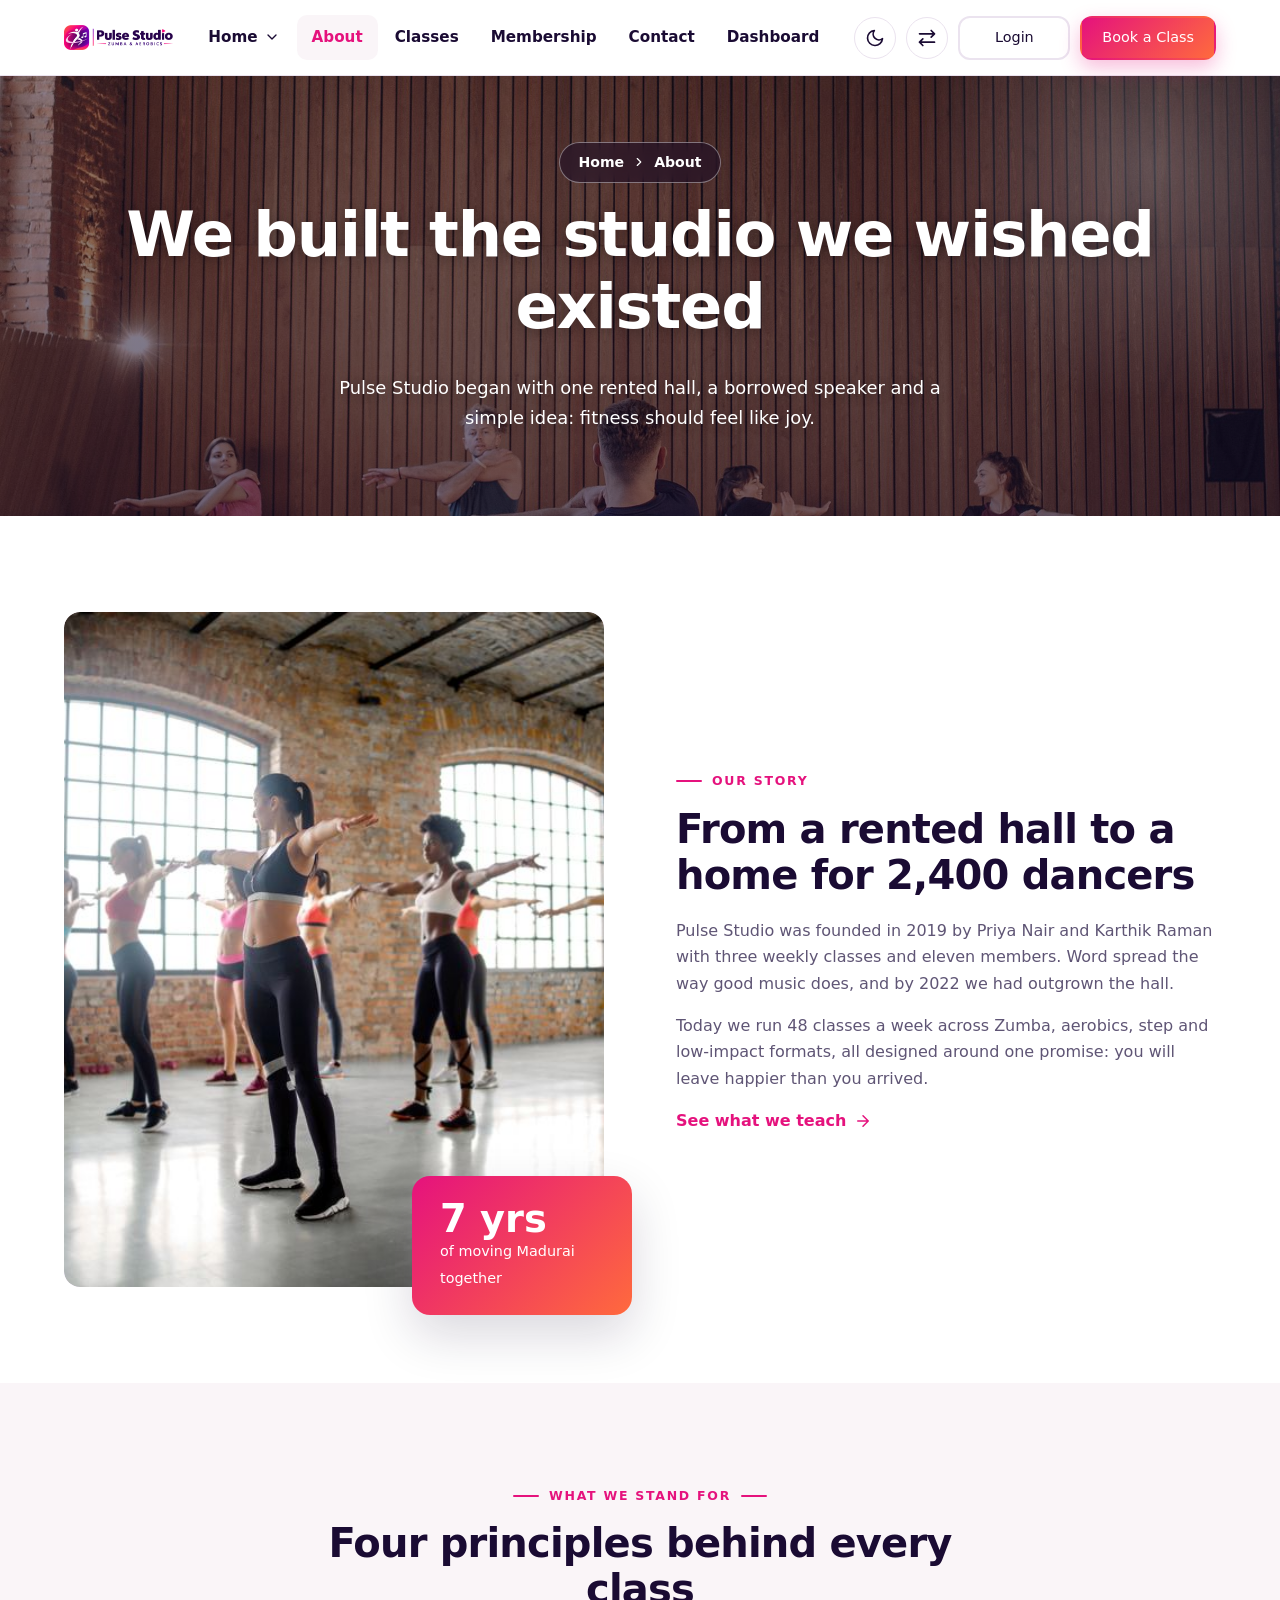
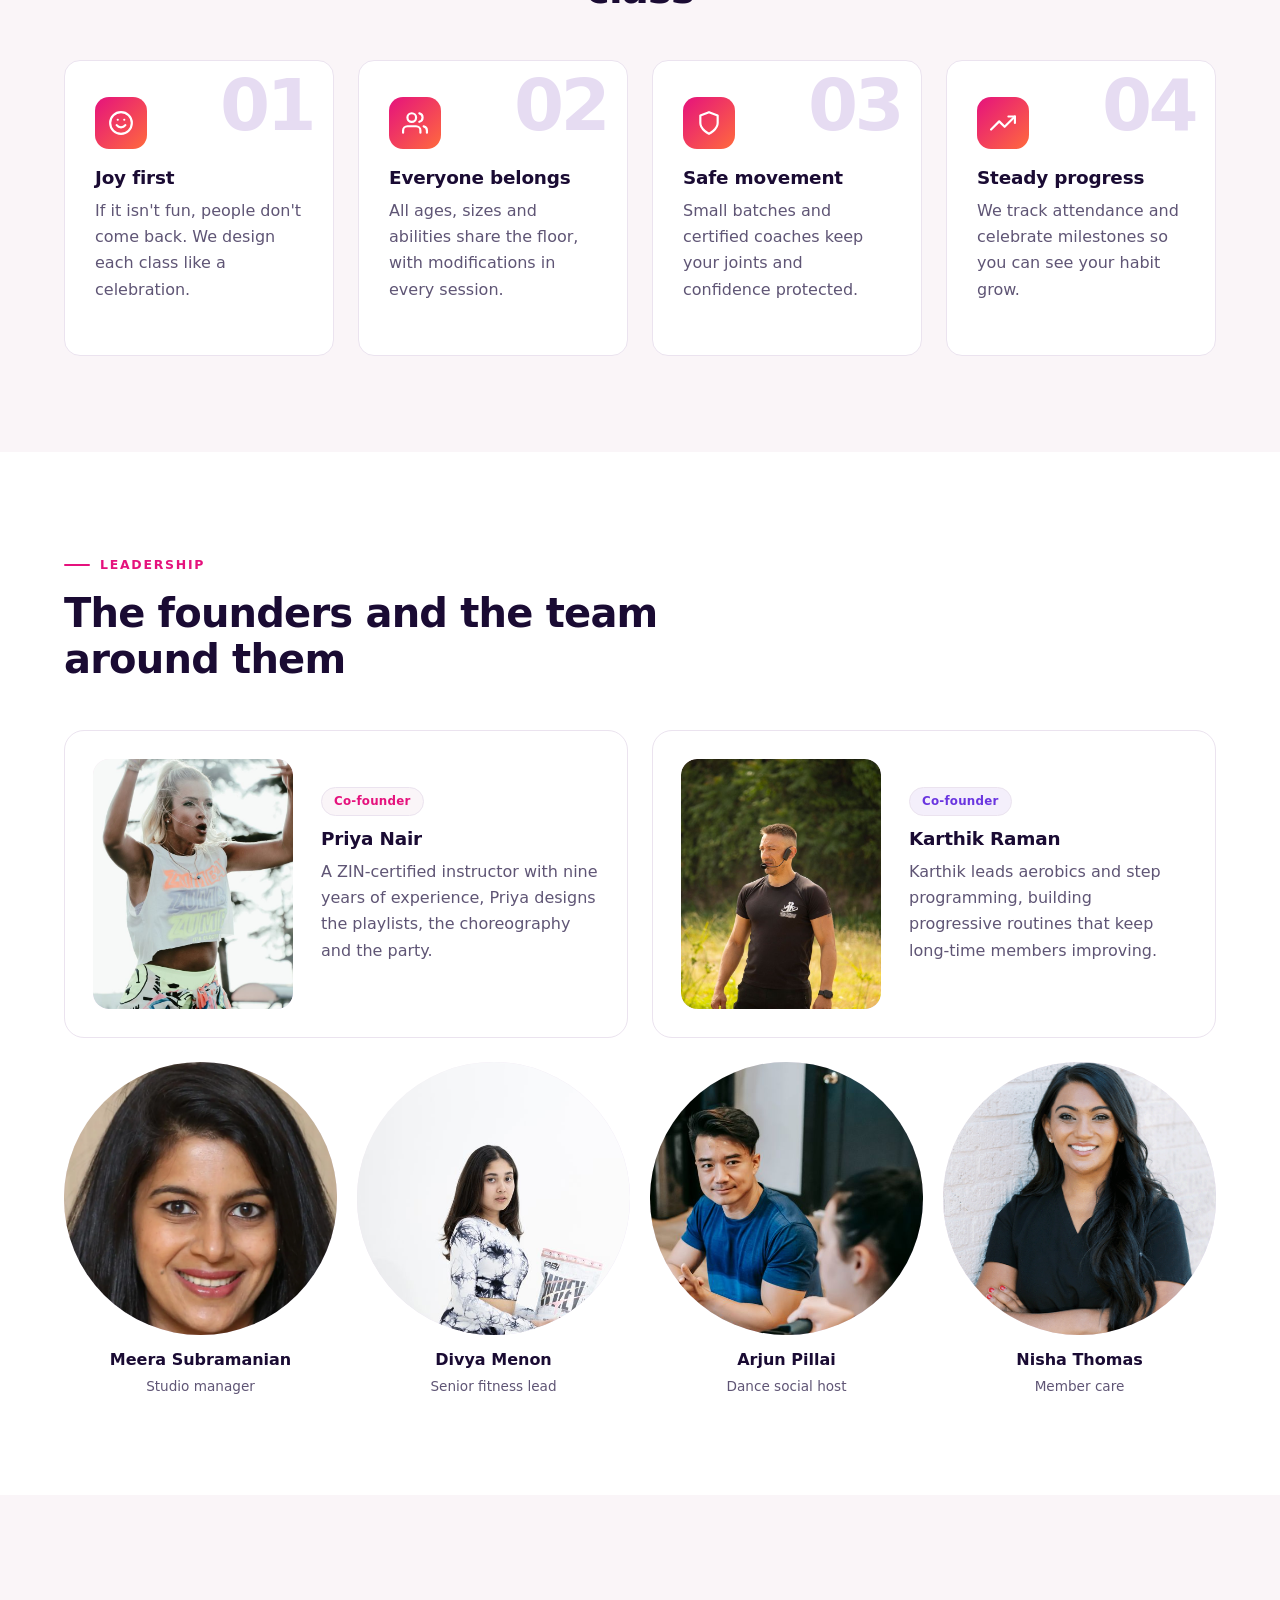
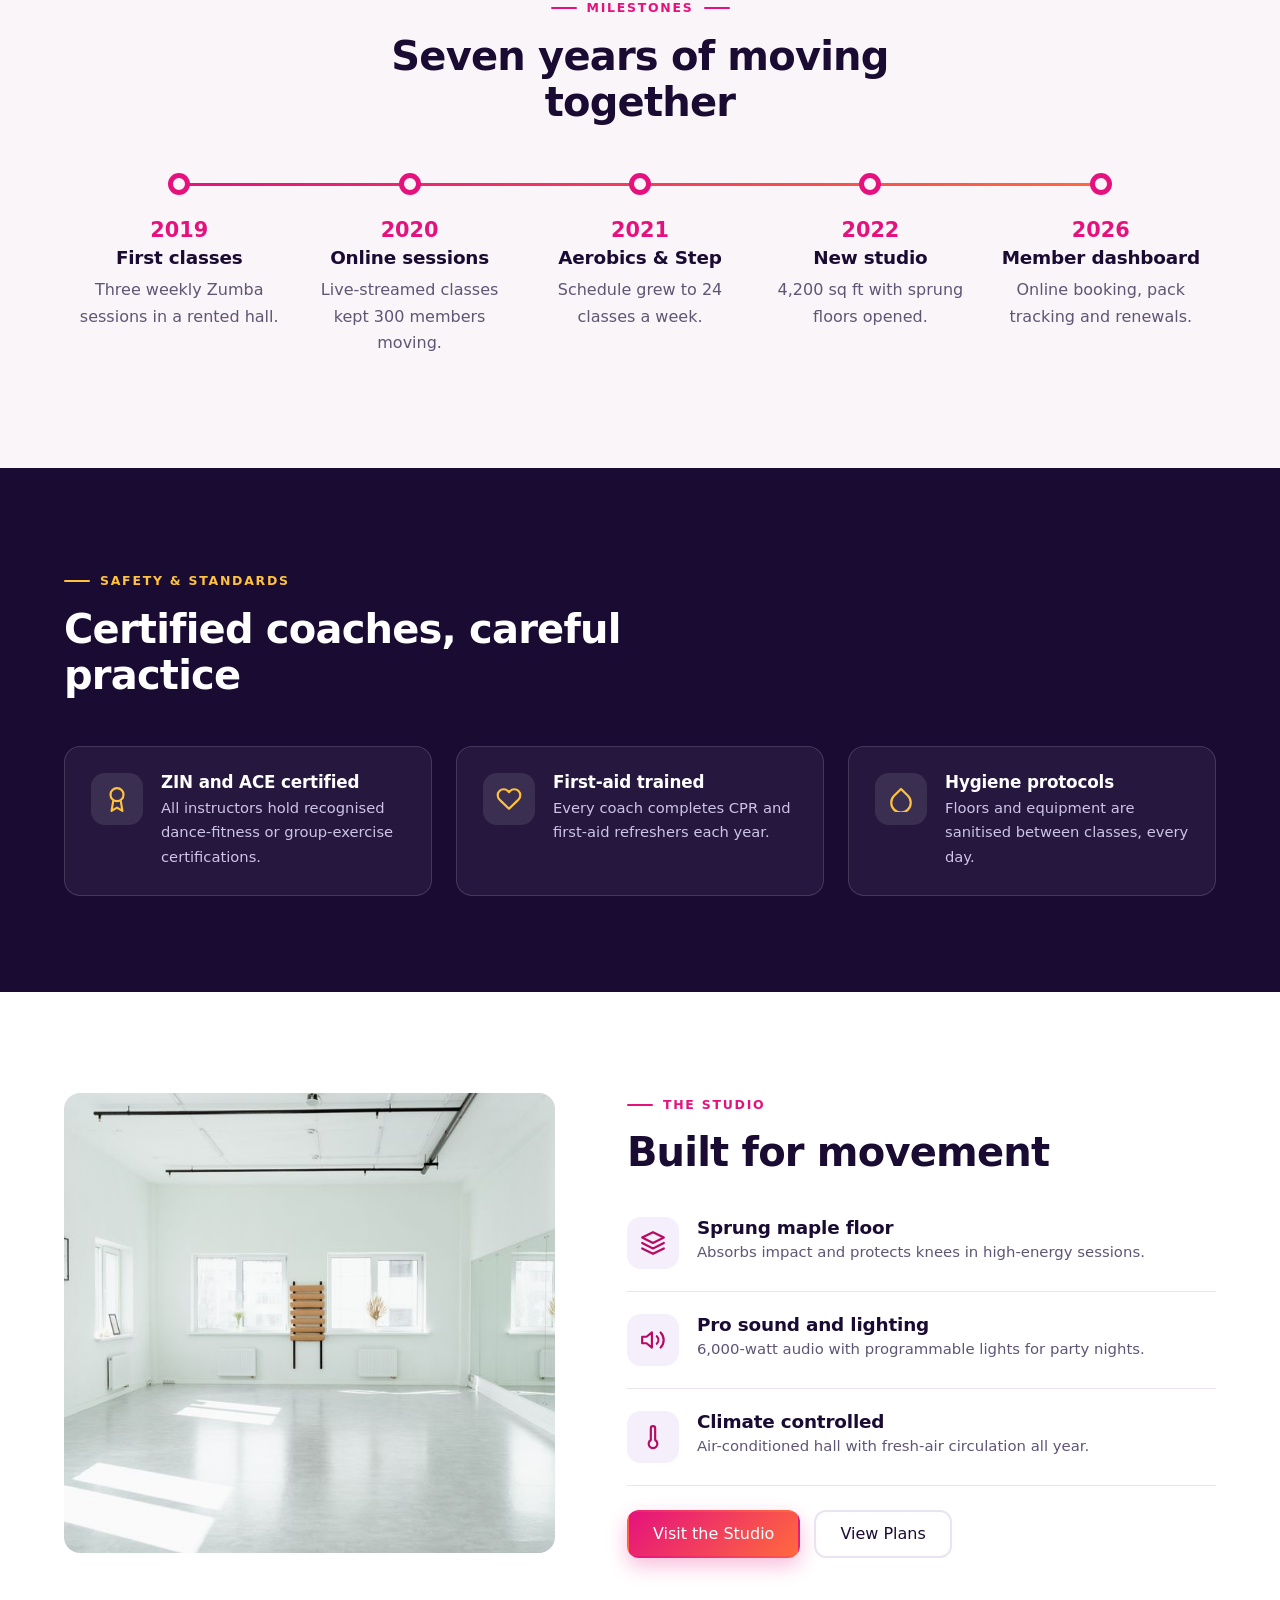
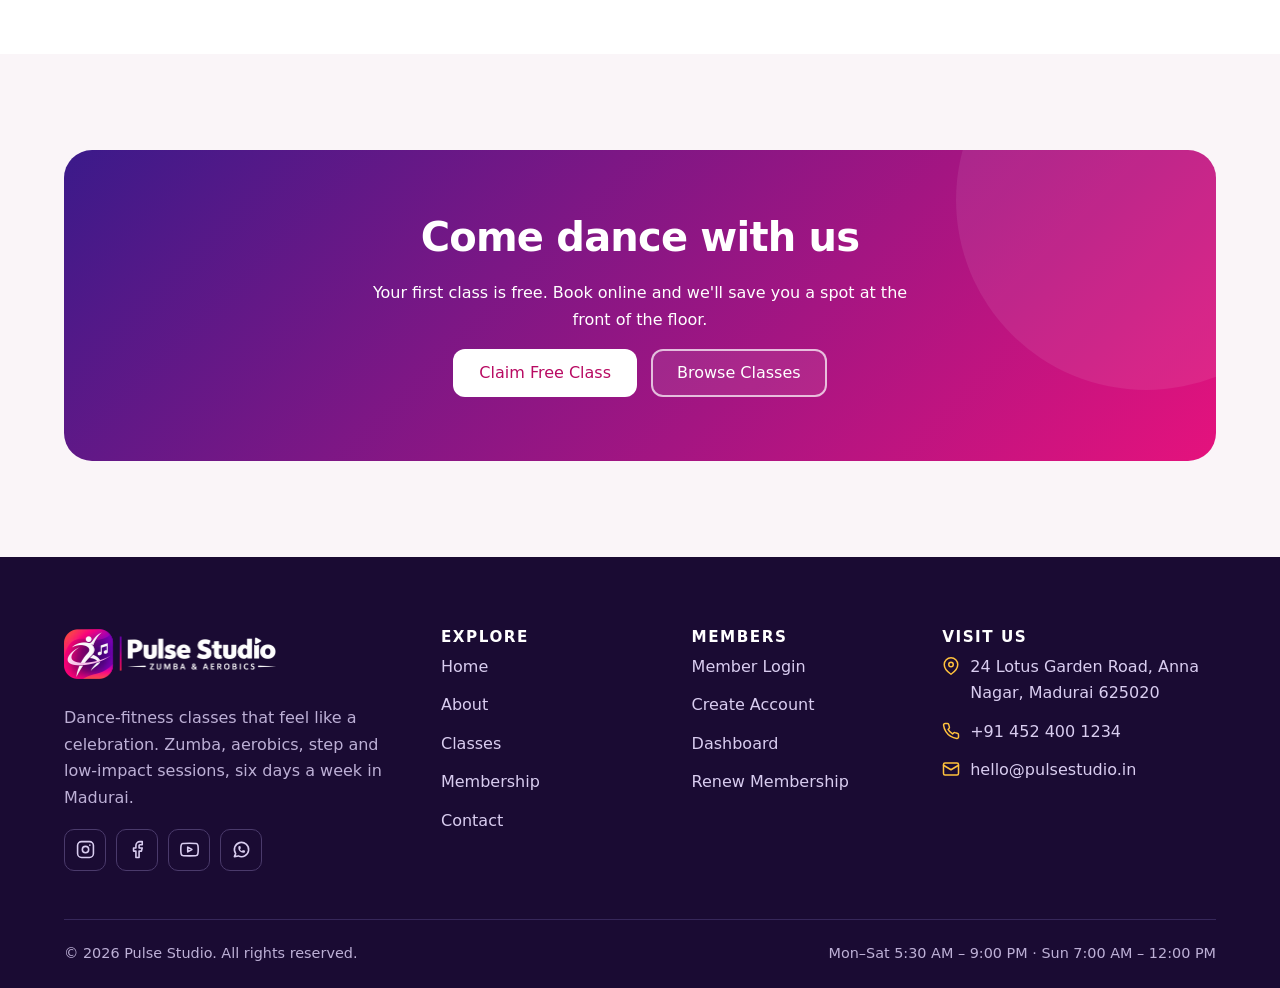
==== commit 54d72604: "first commit" ====
--- a/about.html
+++ b/about.html
@@ -18,7 +18,7 @@
 <main>
 
 <!-- 1. Hero -->
-<section class="hero-bg page-hero" data-slot="about-hero-bg" style="--hero-img:url('../images/about-hero-bg.jpg')">
+<section class="hero-bg page-hero" data-slot="about-hero-bg" style="--hero-img:url('../images/pexels-6339358.jpeg')">
   <div class="container">
     <div class="crumbs">Home <i data-ic="chevron-right"></i> About</div>
     <h1>We built the studio we wished existed</h1>
@@ -29,7 +29,7 @@
 <!-- 2. Story with floating stat -->
 <section class="section">
   <div class="container split">
-    <div class="story-wrap"><div class="img-slot r-45" data-slot="about-story"><img src="assets/images/about-story.jpg" alt="About story" loading="lazy" decoding="async"></div><div class="float-card"><b>7 yrs</b><span>of moving Madurai together</span></div></div>
+    <div class="story-wrap"><div class="img-slot r-45" data-slot="about-story"><img src="assets/images/pexels-3768695.jpeg" alt="Members following an instructor in a group fitness class at the studio" loading="lazy" decoding="async"></div><div class="float-card"><b>7 yrs</b><span>of moving Madurai together</span></div></div>
     <div>
       <span class="eyebrow">Our story</span>
       <h2>From a rented hall to a home for 2,400 dancers</h2>
@@ -58,14 +58,14 @@
   <div class="container">
     <div class="sec-head"><span class="eyebrow">Leadership</span><h2>The founders and the team around them</h2></div>
     <div class="grid grid-2">
-      <article class="leader"><div class="img-slot" data-slot="about-founder-1"><img src="assets/images/about-founder-1.jpg" alt="About founder 1" loading="lazy" decoding="async"></div><div><span class="tag" style="margin-bottom:12px">Co-founder</span><h3>Priya Nair</h3><p>A ZIN-certified instructor with nine years of experience, Priya designs the playlists, the choreography and the party.</p></div></article>
-      <article class="leader"><div class="img-slot" data-slot="about-founder-2"><img src="assets/images/about-founder-2.jpg" alt="About founder 2" loading="lazy" decoding="async"></div><div><span class="tag violet" style="margin-bottom:12px">Co-founder</span><h3>Karthik Raman</h3><p>Karthik leads aerobics and step programming, building progressive routines that keep long-time members improving.</p></div></article>
+      <article class="leader"><div class="img-slot" data-slot="about-founder-1"><img src="assets/images/pexels-13409547.jpeg" alt="Energetic dance fitness instructor in white tank top mid-routine" loading="lazy" decoding="async"></div><div><span class="tag" style="margin-bottom:12px">Co-founder</span><h3>Priya Nair</h3><p>A ZIN-certified instructor with nine years of experience, Priya designs the playlists, the choreography and the party.</p></div></article>
+      <article class="leader"><div class="img-slot" data-slot="about-founder-2"><img src="assets/images/pexels-38281025.jpeg" alt="Fitness instructor with a headset leading an aerobics session" loading="lazy" decoding="async"></div><div><span class="tag violet" style="margin-bottom:12px">Co-founder</span><h3>Karthik Raman</h3><p>Karthik leads aerobics and step programming, building progressive routines that keep long-time members improving.</p></div></article>
     </div>
     <div class="team-mini">
-      <div class="m"><div class="img-slot circle" data-slot="about-team-1"><img src="assets/images/about-team-1.jpg" alt="About team 1" loading="lazy" decoding="async"></div><b>Meera Subramanian</b><span>Studio manager</span></div>
-      <div class="m"><div class="img-slot circle" data-slot="about-team-2"><img src="assets/images/about-team-2.jpg" alt="About team 2" loading="lazy" decoding="async"></div><b>Divya Menon</b><span>Senior fitness lead</span></div>
-      <div class="m"><div class="img-slot circle" data-slot="about-team-3"><img src="assets/images/about-team-3.jpg" alt="About team 3" loading="lazy" decoding="async"></div><b>Arjun Pillai</b><span>Dance social host</span></div>
-      <div class="m"><div class="img-slot circle" data-slot="about-team-4"><img src="assets/images/about-team-4.jpg" alt="About team 4" loading="lazy" decoding="async"></div><b>Nisha Thomas</b><span>Member care</span></div>
+      <div class="m"><div class="img-slot circle" data-slot="about-team-1"><img src="assets/images/meera-subramanian.png" alt="Meera Subramanian, studio manager" loading="lazy" decoding="async"></div><b>Meera Subramanian</b><span>Studio manager</span></div>
+      <div class="m"><div class="img-slot circle" data-slot="about-team-2"><img src="assets/images/pexels-31443913.jpeg" alt="Smiling fitness lead in activewear" loading="lazy" decoding="async"></div><b>Divya Menon</b><span>Senior fitness lead</span></div>
+      <div class="m"><div class="img-slot circle" data-slot="about-team-3"><img src="assets/images/pexels-6551087.jpeg" alt="Cheerful instructor guiding a member through a workout" loading="lazy" decoding="async"></div><b>Arjun Pillai</b><span>Dance social host</span></div>
+      <div class="m"><div class="img-slot circle" data-slot="about-team-4"><img src="assets/images/nisha-thomas.png" alt="Nisha Thomas, member care" loading="lazy" decoding="async"></div><b>Nisha Thomas</b><span>Member care</span></div>
     </div>
   </div>
 </section>
@@ -99,7 +99,7 @@
 <!-- 7. Facilities -->
 <section class="section">
   <div class="container split wide-r">
-    <div class="img-slot tall" data-slot="about-facilities"><img src="assets/images/about-facilities.jpg" alt="About facilities" loading="lazy" decoding="async"></div>
+    <div class="img-slot tall" data-slot="about-facilities"><img src="assets/images/pexels-7319683.jpeg" alt="Bright dance studio with full-length mirrors and a sprung floor" loading="lazy" decoding="async"></div>
     <div>
       <span class="eyebrow">The studio</span>
       <h2>Built for movement</h2>
--- a/assets/css/style.css
+++ b/assets/css/style.css
@@ -753,3 +753,8 @@
 .feat-quote .person { margin-top: 8px; padding-top: 24px; border-top: 1px solid rgba(255, 255, 255, .2); }
 .feat-quote .person strong { color: #fff; }
 .feat-quote .person span { color: #d9cdf0; }
+
+/* Face-focused framing for portrait avatars (photos are hotlinked, framing varies) */
+.person .img-slot > img { object-position: 50% 15%; transform: scale(1.35); transform-origin: 50% 15%; }
+.team-mini .img-slot > img { object-position: 50% 14%; transform: scale(1.12); transform-origin: 50% 14%; }
+.leader .img-slot > img { object-position: 50% 18%; }
